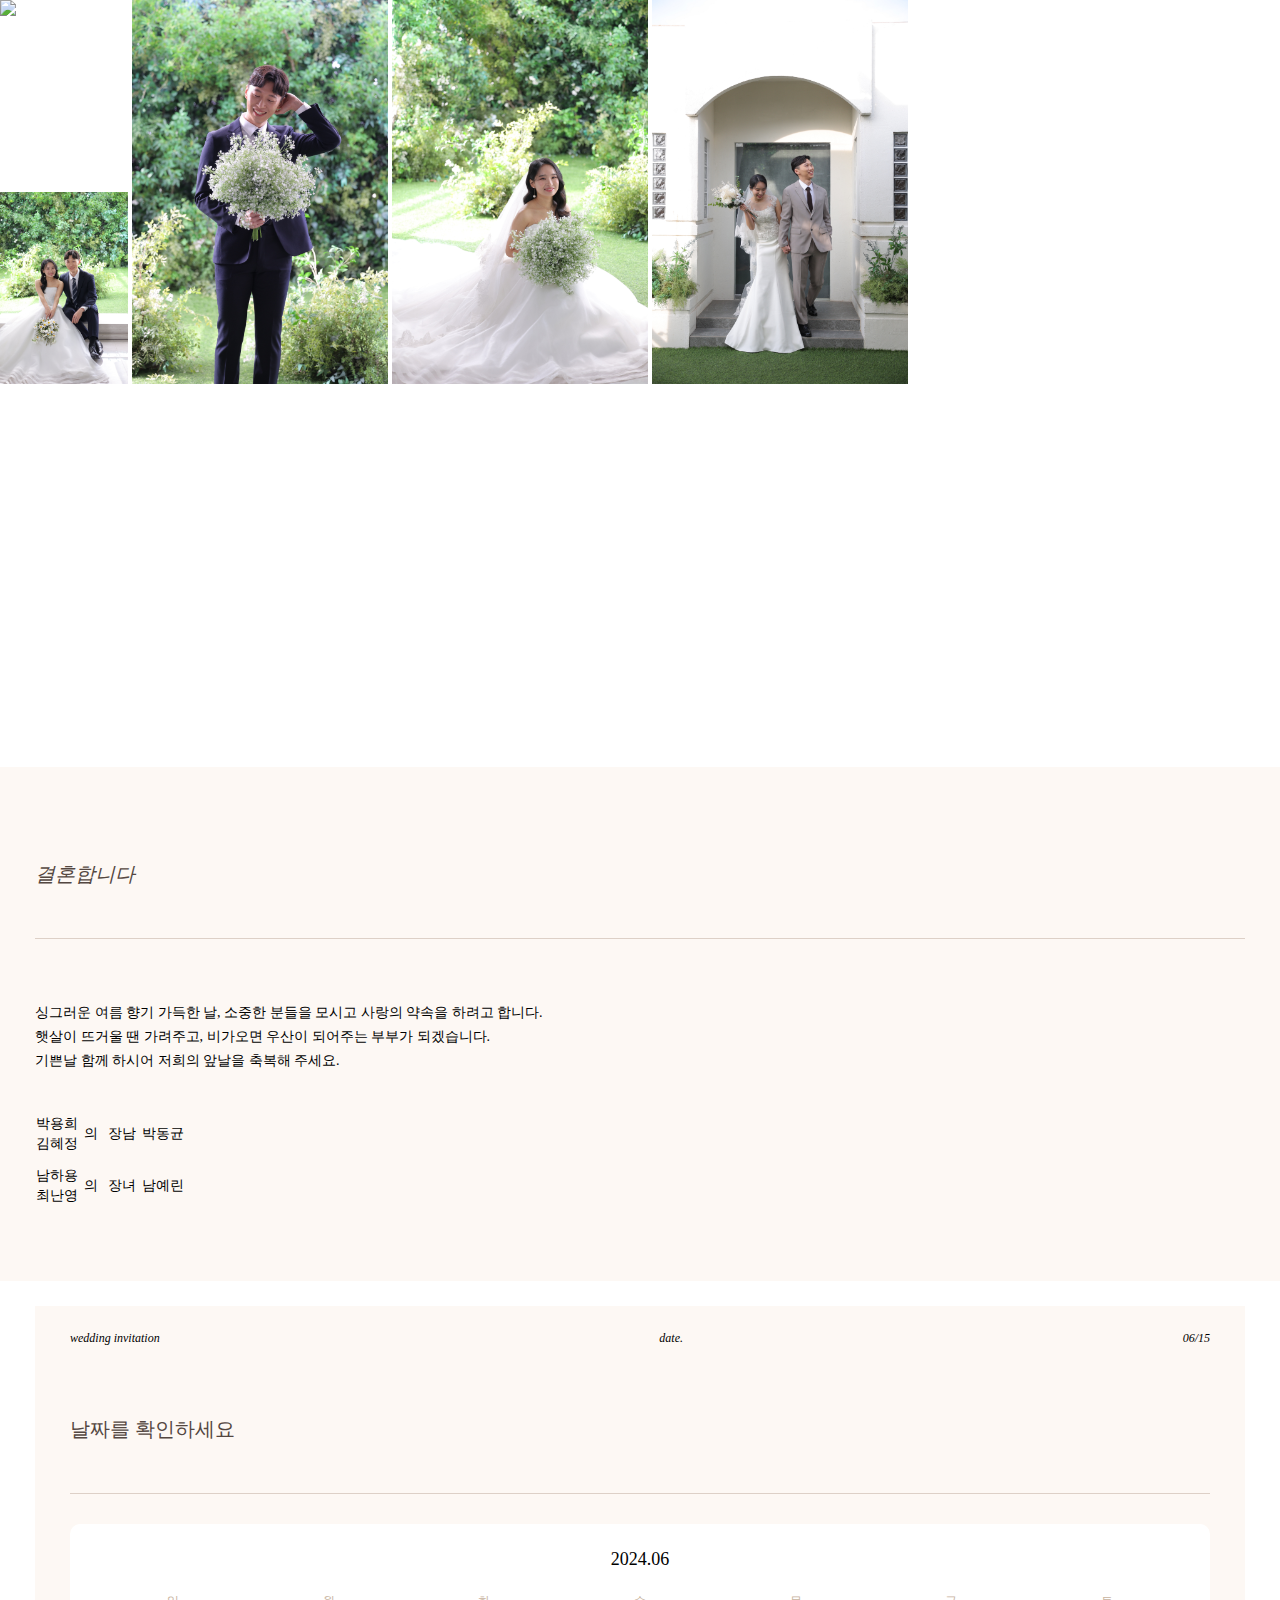
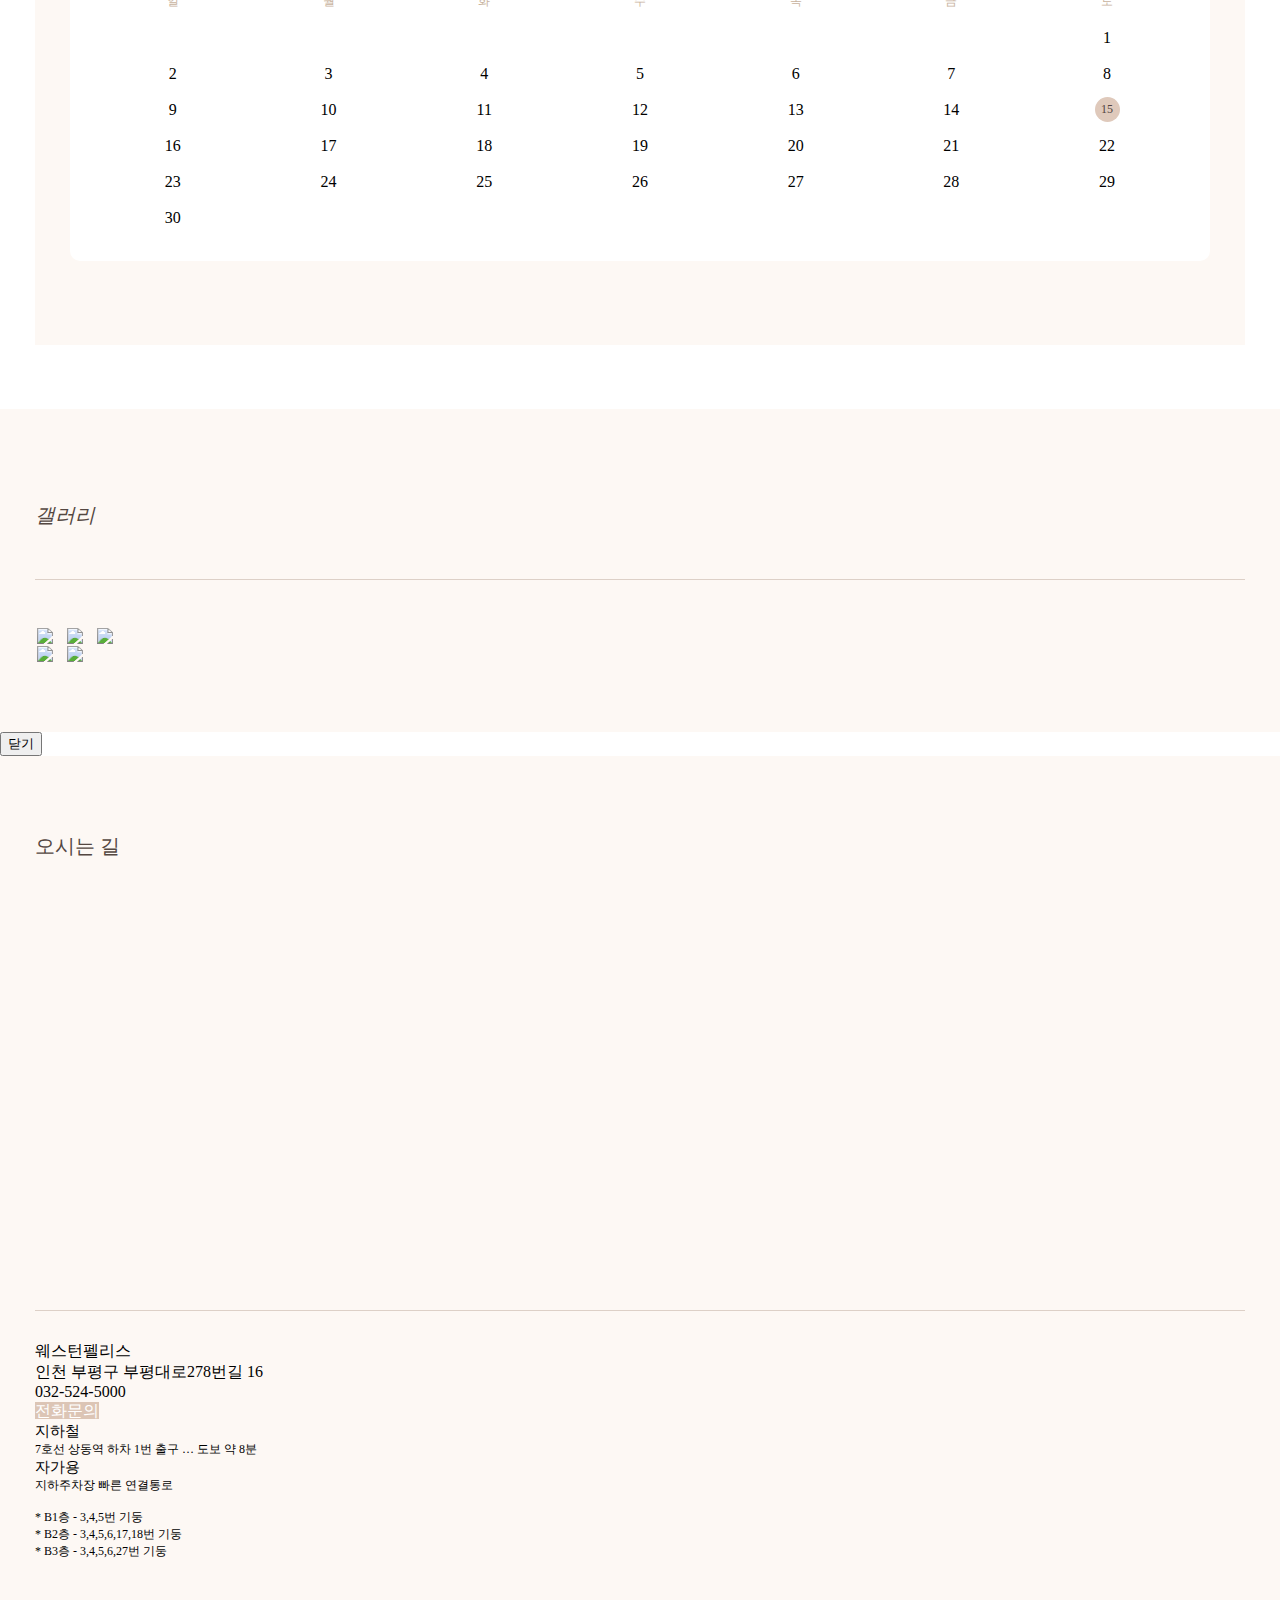
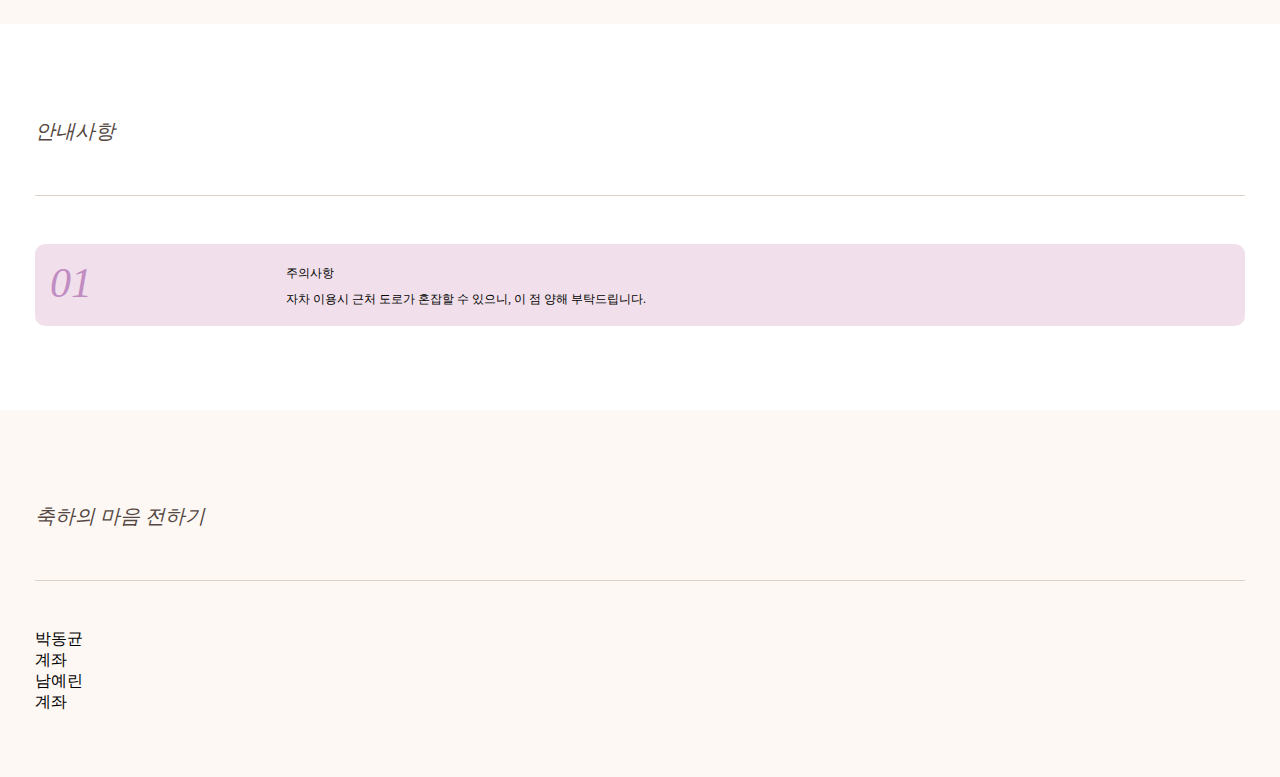
==== index copy.html @ 6c456cdc "ㅁㅇ" ====
<!DOCTYPE html>
<html lang="ko">
<head>
	<meta charset="UTF-8">
	<meta name="viewport" content="width=device-width, initial-scale=1.0">
	<meta property="og:title" content="동균이와예린이결혼합니다."/>
	<meta property="og:description" content="결혼에 함께해주세요."/>
	<meta property="og:image" content="https://raw.githubusercontent.com/firsthandcraft/DongKyunYeRinWedding/main/img/mainImg.JPG"/>
	<link rel="stylesheet" href="./css/reset.css">
	<link rel="stylesheet" href="./css/media.css">
	<link rel="stylesheet" href="./css/main.css">
	<title>sojagicard</title>
	<script src="https://ajax.googleapis.com/ajax/libs/jquery/3.5.1/jquery.min.js"></script>
	<script src="https://cdn.tailwindcss.com"></script>
	<script src="./js/index.js"></script>
	<script type="text/javascript" src="//dapi.kakao.com/v2/maps/sdk.js?appkey=56609facc2efcd410401f8b26604557c
	"></script>

</head>
<script>
	var page_name = 'home'
	var mcard_ver = '4';
	var mcard_root = '';
	var skin_ver = '3';
	var wrapper_width = 0
	var wrapper_left_margin = 0
	var skin_margin_dir = '2';
	var m_name = '박동균';
	var g_name = '남예린';
	var wday = '2024-06-15 11:00:00';
	var skin_info = '151';
	var venue_name = '소풍컨벤션웨딩';
	var venue_floor = '7층 라온제나홀';
	var wposition = '소풍컨벤션웨딩';
	var map_lat = '37.50360463664355';
	var map_lng = '126.75669879243438';
	var map_addr = '경기 부천시 원미구 상동 539-1';
	var map_road = '경기 부천시 원미구 송내대로 239';
	var map_tel = '032-624-7777';
	var map_file_name = '';
	var map_use_online = '1';
	var own_hash = '1706432969';
	
</script>
<body>
	<!-- 메인이미지 -->
	<div id="scene_wrapper">
		<div id="scene_slider">
		  <img class="scene_photo" src="img/main1.JPG" width="10%" />
		  <img class="scene_photo" src="img/main2.JPG" width="20%" />
		  <img class="scene_photo" src="img/main3.JPG" width="20%" />
		  <img class="scene_photo" src="img/main4.JPG" width="20%" />
		</div>
		<img id="skin_info" src="https://raw.githubusercontent.com/firsthandcraft/DongKyunYeRinWedding/main/img/skin_info.png"width="100%"  />
	</div>
	<script src="https://img.bojagicard.com/jquery/sudoSlider/jquery.sudoSlider.min.js"></script>
	<!-- 설명글귀 -->
	<div class="section" id="insa_section">
		<div class="section_header">
			<h2 class="section_title">결혼합니다</h2>
		</div>
		<article>
			<p class="insa_text">
				싱그러운 여름 향기 가득한 날, 소중한 분들을 모시고 사랑의 약속을 하려고 합니다. <br>
				햇살이 뜨거울 땐 가려주고, 비가오면 우산이 되어주는 부부가 되겠습니다. <br>
				기쁜날 함께 하시어 저희의 앞날을 축복해 주세요.
			</p>
		</article>
		<table id="insa_family_tbl">
			<tr class="insa_name_row">
			  <td class="insa_parent_block">
				<div class="parent_name">박용희</div>
				<div class="parent_name">김혜정</div>
			  </td>
			  <td class="insa_rel_block">
				의            </td>
			  <td class="insa_ord_block" align="center">
				<span>장남</span>
			  </td>
			  <td class="insa_self_block">
				<span>박</span><span>동균</span>
			  </td>
			</tr>
			<tr class="insa_name_row">
			  <td class="insa_parent_block">
				<div class="parent_name">남하용</div>
				<div class="parent_name">최난영</div>
			  </td>
			  <td class="insa_rel_block">
				의            </td>
			  <td class="insa_ord_block" align="center">
				<span>장녀</span>
			  </td>
			  <td class="insa_self_block">
				<span>남</span><span>예린</span>
			  </td>
			</tr>
		  </table>
	
	</div>
	<!-- 날짜 -->
	<div class="section">
	<div class="section calendar_section" id="calendar_row" data-section="calendar">
		<div class="section_header">
			<div class="section_header_day day_title_wedding_invit"> wedding invitation </div>
			<div class="section_header_day day_title_date"> date. </div>
			<div class="section_header_day day_title_num"> 06/15</div>
		</div>
		<div class="section_body_radius">
			<div class="calendar_wrapper" >
				<ul class="calendar_title section_title">
					<li class="section_title_img">
						<!--background img 이용 -->
					</li>        
					<li>
					날짜<span class="calendar_title_hide">를 확인하세요</span>
					</li>
				</ul>
				<div id="calendar">
					<div class="calendar_inner">
						<div class="calendar_ym">2024.06 </div>
						<table class='calendar'>
							<!-- <caption>June 2024</caption> -->
							<tr><th class='header'>일</th><th class='header'>월</th><th class='header'>화</th><th class='header'>수</th><th class='header'>목</th><th class='header'>금</th><th class='header'>토</th></tr>
							<tr><td colspan='6'>&nbsp;</td>
								<td class='day' rel='2024-06-01'><span>1</span></td>
							</tr>
							<tr>
								<td class='day' rel='2024-06-02'><span>2</span></td>
								<td class='day' rel='2024-06-03'><span>3</span></td>
								<td class='day' rel='2024-06-04'><span>4</span></td>
								<td class='day' rel='2024-06-05'><span>5</span></td>
								<td class='day' rel='2024-06-06'><span>6</span></td>
								<td class='day' rel='2024-06-07'><span>7</span></td>
								<td class='day' rel='2024-06-08'><span>8</span></td>
							</tr>
							<tr>
								<td class='day' rel='2024-06-09'><span>9</span></td>
								<td class='day' rel='2024-06-10'><span>10</span></td>
								<td class='day' rel='2024-06-11'><span>11</span></td>
								<td class='day' rel='2024-06-12'><span>12</span></td>
								<td class='day' rel='2024-06-13'><span>13</span></td>
								<td class='day' rel='2024-06-14'><span>14</span></td>
								<td class='day dday' rel='2024-06-15'><span>15</span></td>
							</tr>
							<tr>
								<td class='day' rel='2024-06-16'><span>16</span></td>
								<td class='day' rel='2024-06-17'><span>17</span></td>
								<td class='day' rel='2024-06-18'><span>18</span></td>
								<td class='day' rel='2024-06-19'><span>19</span></td>
								<td class='day' rel='2024-06-20'><span>20</span></td>
								<td class='day' rel='2024-06-21'><span>21</span></td>
								<td class='day' rel='2024-06-22'><span>22</span></td>
								
							</tr>
							<tr>
								<td class='day' rel='2024-06-23'><span>23</span></td>
								<td class='day' rel='2024-06-24'><span>24</span></td>
								<td class='day' rel='2024-06-25'><span>25</span></td>
								<td class='day' rel='2024-06-26'><span>26</span></td>
								<td class='day' rel='2024-06-27'><span>27</span></td>
								<td class='day' rel='2024-06-28'><span>28</span></td>
								<td class='day' rel='2024-06-29'><span>29</span></td>
								
							</tr>
							<tr>
								<td class='day' rel='2024-06-30'><span>30</span></td>
								<td colspan='6'>&nbsp;</td>
							</tr>
						</table>            
					</div>
				</div>
			</div>
		</div>
	</div>
	</div>
	<!-- 갤러리 -->
	<div class="section">
		<div class="section_header">
			<h2 class="section_title">갤러리</h2>
		</div>
		<div id="photo_list_wrapper">
			<div class="photo_wrapper" >
				<img class="photo_image" src="https://mcard3.bojagicard.com/thm/?w=400&h=400&zc=t&q=90&src=/ecard/photo/j/jgm3353/4f3869f91199599b091a1a8774233d06.jpg" data-photo_no="1" data-photo_idx="3960470" data-fnm="4f3869f91199599b091a1a8774233d06.jpg" onclick="photo_view(this)" />
			</div>
			<div class="photo_wrapper" >
				<img class="photo_image" src="https://mcard3.bojagicard.com/thm/?w=400&h=400&zc=t&q=90&src=/ecard/photo/j/jgm3353/4f3869f91199599b091a1a8774233d06.jpg" data-photo_no="1" data-photo_idx="3960470" data-fnm="4f3869f91199599b091a1a8774233d06.jpg" onclick="photo_view(this)" />
			</div>
			<div class="photo_wrapper" >
				<img class="photo_image" src="https://mcard3.bojagicard.com/thm/?w=400&h=400&zc=t&q=90&src=/ecard/photo/j/jgm3353/4f3869f91199599b091a1a8774233d06.jpg" data-photo_no="1" data-photo_idx="3960470" data-fnm="4f3869f91199599b091a1a8774233d06.jpg" onclick="photo_view(this)" />
			</div>
			<div class="photo_wrapper" >
				<img class="photo_image" src="https://mcard3.bojagicard.com/thm/?w=400&h=400&zc=t&q=90&src=/ecard/photo/j/jgm3353/4f3869f91199599b091a1a8774233d06.jpg" data-photo_no="1" data-photo_idx="3960470" data-fnm="4f3869f91199599b091a1a8774233d06.jpg" onclick="photo_view(this)" />
			</div>
			<div class="photo_wrapper" >
				<img class="photo_image" src="https://mcard3.bojagicard.com/thm/?w=400&h=400&zc=t&q=90&src=/ecard/photo/j/jgm3353/4f3869f91199599b091a1a8774233d06.jpg" data-photo_no="1" data-photo_idx="3960470" data-fnm="4f3869f91199599b091a1a8774233d06.jpg" onclick="photo_view(this)" />
			</div>
		</div>
	</div>
	<!-- 모달 -->
	<div id="modal" class="hidden fixed z-10 inset-0 overflow-y-auto">
    <div class="flex items-center justify-center min-h-screen pt-4 px-4 pb-20 text-center sm:block sm:p-0">
        <div class="fixed inset-0 transition-opacity" aria-hidden="true">
            <div class="absolute inset-0 bg-gray-500 opacity-75"></div>
        </div>
        <!-- 모달 콘텐츠 -->
        <div class="modal-content inline-block align-bottom bg-white rounded-lg text-left overflow-hidden shadow-xl transform transition-all sm:my-8 sm:align-middle sm:max-w-lg sm:w-full">
            <!-- 모달 내용 -->
            <div class="modal-body">
                <!-- 여기에 모달 내용을 넣습니다. -->
            </div>
            <!-- 모달 하단 -->
            <div class="modal-footer bg-gray-100 px-4 py-3 sm:px-6 sm:flex sm:flex-row-reverse">
                <button id="modal-close" type="button" class="w-full inline-flex justify-center rounded-md border border-transparent shadow-sm px-4 py-2 bg-green-600 text-base font-medium text-white hover:bg-green-700 focus:outline-none focus:ring-2 focus:ring-offset-2 focus:ring-indigo-500 sm:ml-3 sm:w-auto sm:text-sm">
                    닫기
                </button>
            </div>
        </div>
    </div>
</div>
	<!-- 오시는길 -->
	<div class="section" id="map_section" data-section="map">
			<ul class="map_title section_title">
				<li class="section_title_img">

				</li>
				<li>오시는 길
					<div id="map" style="height:400px;"></div>
				</li>
			  </ul>
		
			  <div class="map_address">
				<div>웨스턴펠리스</div>
				<div>인천 부평구 부평대로278번길 16</div>
				<div class="mat_tel_btn">032-524-5000</div>
				<a href="tel:032-524-5000">
				  <span class="tel_ask_btn">전화문의 </span>
				</a>
			  </div>
			  <div id="map_text">
				<div class="map_text_row">
					<div style="font-size:15px;"> 지하철</div>
					<div style="font-size:12px;">7호선 상동역 하차 1번 출구 … 도보 약 8분</div>
				</div>
				<div class="map_text_row">
					<div style="font-size:15px;"> 자가용</div>
					<div style="font-size:12px;"> 지하주차장 빠른 연결통로<br /><br />
						* B1층 - 3&#44;4&#44;5번 기둥<br />
						* B2층 - 3&#44;4&#44;5&#44;6&#44;17&#44;18번 기둥<br />
						* B3층 - 3&#44;4&#44;5&#44;6&#44;27번 기둥 
					</div>
				</div>
			  </div>

	</div>
	<!-- 안내사항 -->
	<div class="section">
		<div class="section_header">
			<h2 class="section_title">안내사항</h2>
		</div>
		<div class="section_wrapper"> 
			<div class="notice_row_wrapper">
				<div class="notice_row">                
					<div class="notice_row_no">01</div>
					<div class="notice_txt_wrapper">
						<div class="notice_row_txt_title">주의사항</div>
						<div class="notice_row_txt">
							자차 이용시 근처 도로가 혼잡할 수 있으니&#44; 이 점 양해 부탁드립니다.                        
						</div>
					</div>                
			  </div>
			</div>
		</div>
	</div>
	</div>
	<!-- 축하마음전하기 -->
	<div class="section"> 
		<div class="section_header">
			<h2 class="section_title">축하의 마음 전하기</h2>
		</div>
		<div class="bank_family_group_block bank_family_group_block_a family_group_tbl"
    data-type="a" data-side="a"
>
   
        
        <ul class="family_members family_member_a family_member_a1" data-side="a">
            <li class="name_block name_a1">박동균</li>
            <li class="bank_txt_view_btn"
                data-family_group_type="a"
                data-bank_name="카카오뱅크"
                data-bank_num="3333114162673"
            >
                <span>계좌</span>
            </li>
        </ul>
    
        
        <ul class="family_members family_member_a family_member_a2" data-side="a">
            <li class="name_block name_a2">남예린</li>
            <li class="bank_txt_view_btn"
                data-family_group_type="a"
                data-bank_name="신한은행"
                data-bank_num="110226697284"
            >
                <span>계좌</span>
            </li>
        </ul>
    
        
       
    
        

</div>
	</div>
</body>
<script>
	
	  // 모달
    // 모달 열기 함수
function openModal() {
	document.getElementById('modal').classList.remove('hidden');
	document.body.classList.add('overflow-hidden');
}

// 모달 닫기 함수
function closeModal() {
	document.getElementById('modal').classList.add('hidden');
	document.body.classList.remove('overflow-hidden');
}

// 모달 닫기 버튼에 이벤트 리스너 추가
document.getElementById('modal-close').addEventListener('click', closeModal);

// 이미지를 클릭했을 때 모달 열기
function photo_view(element) {
	openModal();
	// 모달 내용 설정 예시: 이미지
	var modalBody = document.querySelector('.modal-body');
	modalBody.innerHTML = '<img src="' + element.src + '" alt="사진">';
}
</script>
</html>
---- css/main.css ----
@font-face {
  font-family: 'SeoulHangangM';
  src: url('https://cdn.jsdelivr.net/gh/projectnoonnu/noonfonts_two@1.0/SeoulHangangM.woff') format('woff');
  font-weight: normal;
  font-style: normal;
}
 @font-face {
  font-family: 'SeoulHangangL';
  src: url('https://cdn.jsdelivr.net/gh/projectnoonnu/noonfonts_two@1.0/SeoulHangangM.woff') format('woff');
  font-weight: bold;
  font-style: normal;
}
#scene_wrapper {
    line-height: 0;
    position: relative;
    min-height: 767px;
  }
  #scene_slider {
    position: absolute;
    width: 100%;
    z-index: -1;
    /* top: 244px; */
  }
  #skin_info {
    position: absolute;
    top: 0px;
    left: 0px;
    width: 100%;
    z-index: 2;
  }
  .section:nth-child(odd) {
    background-color: #fdf8f4;
}
.section_header {
  font-size: 12px;
}
.section_title {
  font-size: 20px;
      border-bottom: 1px solid #ddd0c7;
      color: #544741;
      font-family: 'SeoulHangangL';
}
.insa_text {
  line-height: 24px;
  margin-bottom: 30px;
  font-family: 'SeoulHangangM';
}
#insa_family_tbl {
  border-spacing: 0 10px;
  
}

.insa_rel_block, .insa_ord_block,#insa_family_tbl td span, #insa_family_tbl td div{
  font-family: 'SeoulHangangM';
}
.insa_parent_block div {
  line-height: 20px;
}
.insa_rel_block, .insa_ord_block {
  padding-left: 5px;
  padding-right: 5px;
}
.calendar_ym {
    font-size: 18px;
    font-weight: 400;
    margin-bottom: 14px;
    text-align: center;
    font-family: 'SeoulHangangM';
}
.calendar th, .calendar td {
  height: 36px;
  font-family: 'Spoqa Han Sans';
  font-weight: 300;
  text-align: center;
  word-break: break-all;
}
.calendar .dday > span {
  display: inline-block;
  width: 25px;
  height: 25px;
  background-color: #dfc9bb;
  border-radius: 100%;
  color: #524441;
  text-align: center;
  line-height: 25px;
  font-size: 12px;
}
.calendar .dday > span {
  background-color: #dfc9bb;
  color: #524441;
}
.tel_ask_btn {
  background-color: #dcc5b5;
  background-image: url(./img/icon_contact_white_tel.png);
  background-position: 12px center;
  background-repeat: no-repeat;
  background-size: auto 15px;
  color: #ffffff;
}
#photo_list_wrapper {
  overflow: hidden;
  display: inline-block;
  margin: auto;
  padding-left: 2px;
}
.photo_wrapper {
  width: 33.33%;
  position: relative;
}
.photo_wrapper {
  box-sizing: border-box;
  -moz-box-sizing: border-box;
  -webkit-box-sizing: border-box;
  float: left;
  display: inline;
  position: relative;
  line-height: 0px;
  padding-right: 2px;
  margin-bottom: 2px;
}
/* 갤러리모달 */
#photo_view {
  /* !! Do not set display none here !! */
  background-color: white;  /* background-color: #b5b7ba; */
  padding-bottom: 170px;  /* reply_add_wrapper height is 140px */
}
#photo_view_top {
  background-color: #262b3e;
  height: 45px;
  vertical-align: middle;
  position: relative;
}
#photo_view_title {
  color: #999999;
  font-size: 14px;
  font-weight: 400;
  height: 45px;
  line-height: 48px;
  padding-left: 18px;
}

#photo_view_top_dummy {
  height: 45px;
  display: none;
}

#photo_view_close_button {
  cursor: pointer;
  height: 45px;
  width: auto;
  position: absolute; right: 0; top: 0;
}
#photo_view_menu_open_button {
  cursor: pointer;
  width: auto;
  height: 100%;
  position: absolute; right: 0; top: 0;
}
.photo_view_img_wrapper {
  position: relative;
}
.photo_view_swipe_guide {
  height: 50px;
  width: auto;
  position: absolute;
  top: 38%;
  z-index: 99;
  display: none;
}




#photo_view_console td {
  line-height: auto;
  font-size: 14px;
}

.swiper-slide {
  box-sizing: border-box; -moz-box-sizing: border-box; -webkit-box-sizing: border-box;
}

.photo_view_mid {
  box-sizing: border-box; -moz-box-sizing: border-box; -webkit-box-sizing: border-box;
  border-bottom: 1px solid #eaeaea;
  height: 55px;
  line-height: 55px;
  position: relative;
}
.photo_view_slide_button {
  height: 19px;
  position: absolute;
  top: 17px;
}

.photo_view_memo {
  font-size: 12px;
  padding-top: 20px;
}
.photo_reply_counter {
  line-height: 100%; padding-left: 7px; padding-right: 15px;
}
/* d안내 */
.notice_row {
  background-color: #f1e0eb;
  border-radius: 10px;
  display: flex;
  align-items: flex-start;
  margin-bottom: 20px;
  padding: 15px;
}
.notice_row_no {
  width: 20%;
  color: #e5d3c5;
  font-size: 42px;
  font-style: italic;
  color: #c08cc2;
}
.notice_txt_wrapper {
  width: 80%;
}
.notice_txt_wrapper div {
  font-size: 12px;
}
.notice_row_txt_title {
  padding-bottom: 3px;
  height: 28px;
  line-height: 28px;
  position: relative;
}
.notice_row_txt {
  font-size: 14px;
  line-height: 24px;
  word-break: break-all;
}
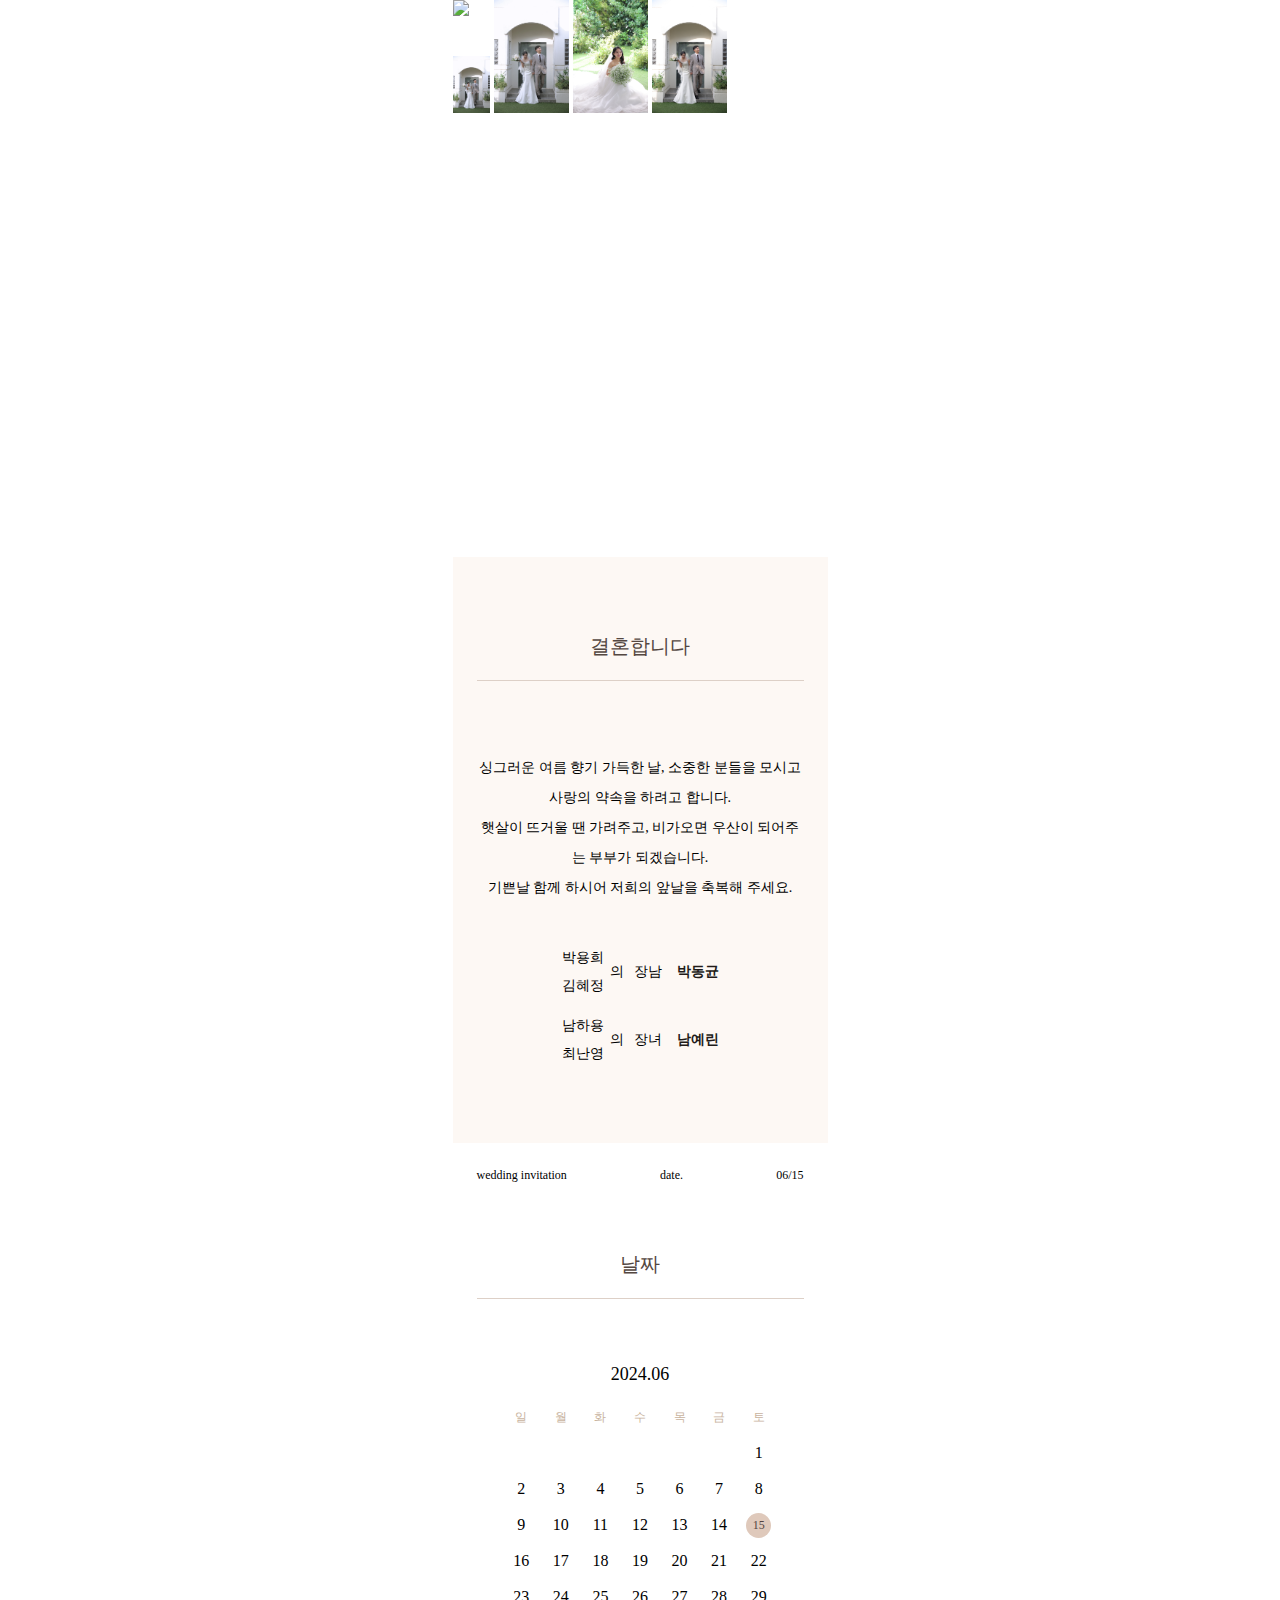
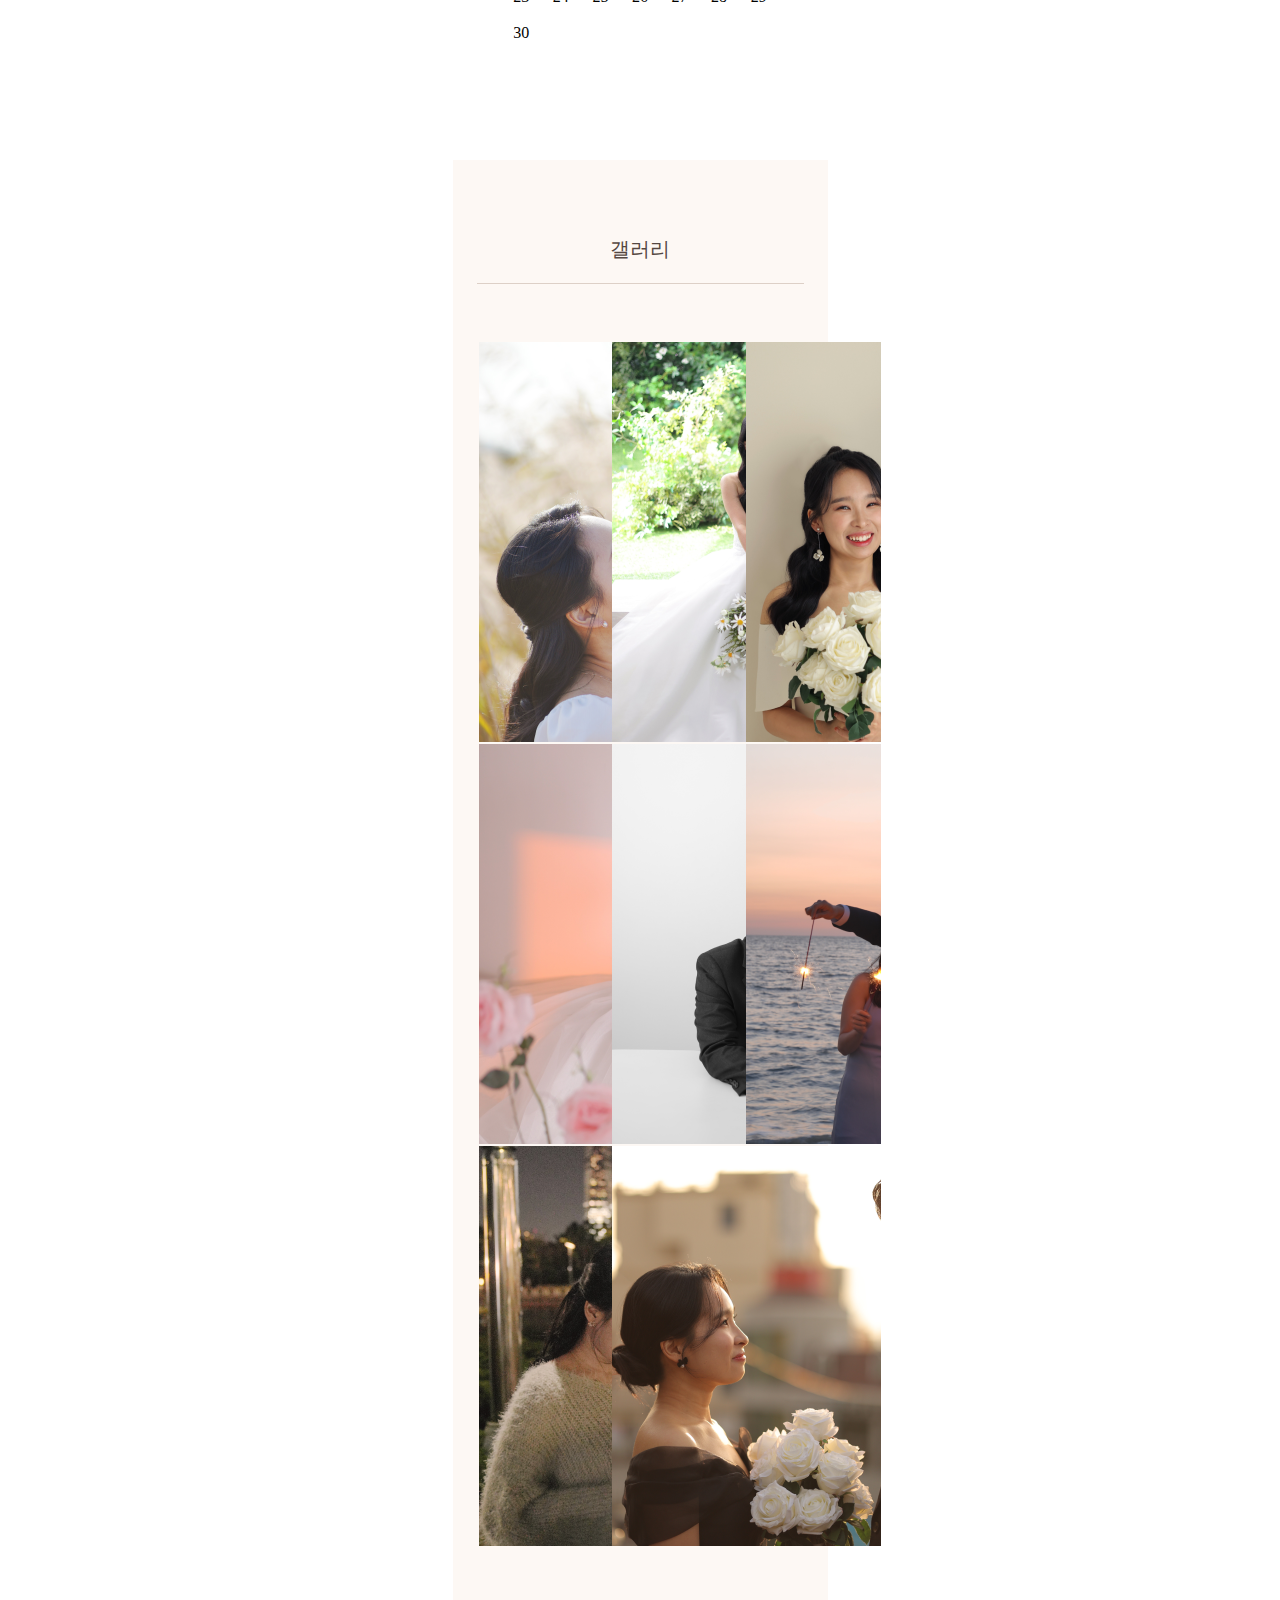
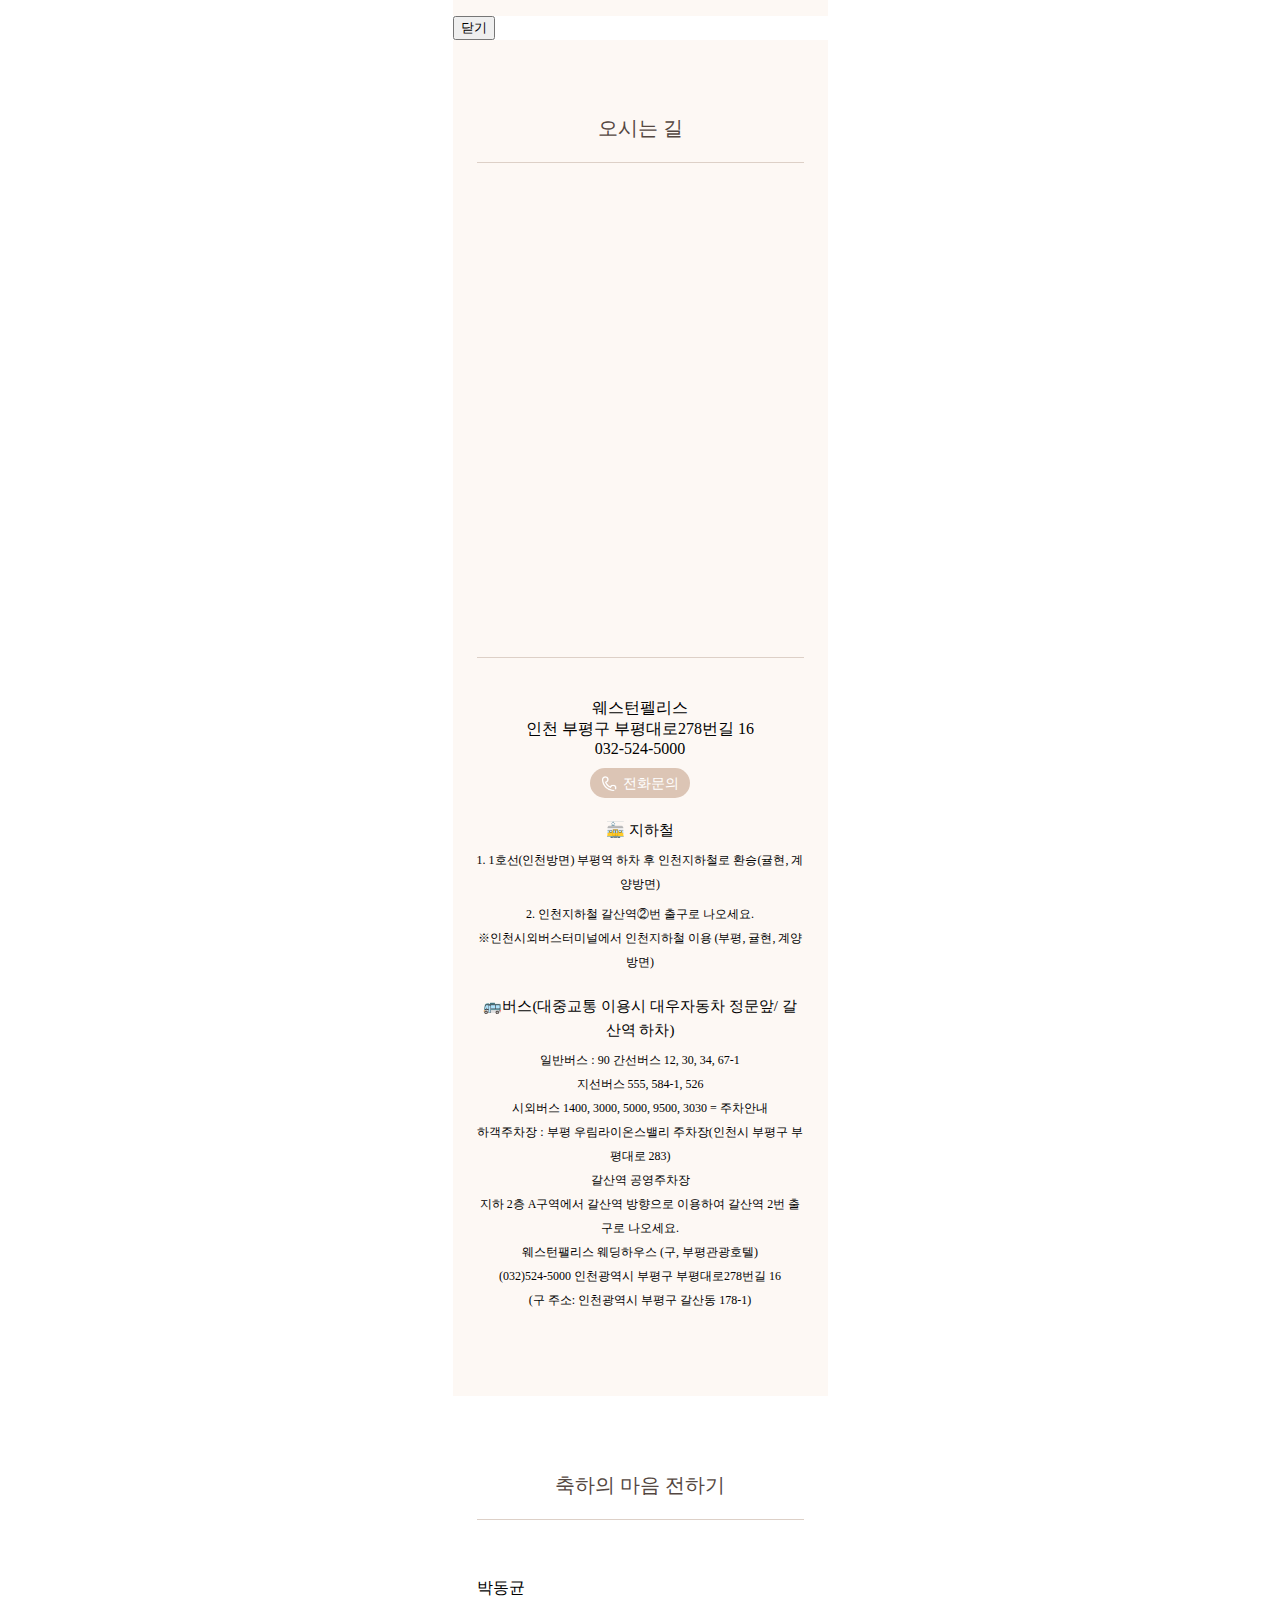
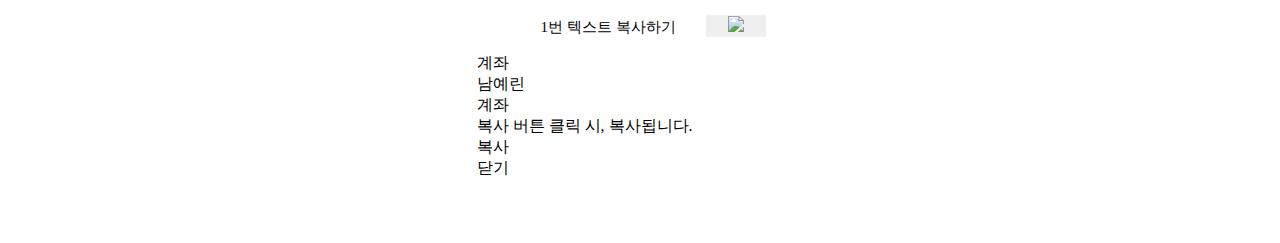
==== commit 06e538df: "dfs" ====
--- a/index copy.html
+++ b/index copy.html
@@ -5,7 +5,7 @@
 	<meta name="viewport" content="width=device-width, initial-scale=1.0">
 	<meta property="og:title" content="동균이와예린이결혼합니다."/>
 	<meta property="og:description" content="결혼에 함께해주세요."/>
-	<meta property="og:image" content="https://raw.githubusercontent.com/firsthandcraft/DongKyunYeRinWedding/main/img/mainImg.JPG"/>
+	<meta property="og:image" content="img/thumbnail.png"/>
 	<link rel="stylesheet" href="./css/reset.css">
 	<link rel="stylesheet" href="./css/media.css">
 	<link rel="stylesheet" href="./css/main.css">
@@ -13,8 +13,7 @@
 	<script src="https://ajax.googleapis.com/ajax/libs/jquery/3.5.1/jquery.min.js"></script>
 	<script src="https://cdn.tailwindcss.com"></script>
 	<script src="./js/index.js"></script>
-	<script type="text/javascript" src="//dapi.kakao.com/v2/maps/sdk.js?appkey=56609facc2efcd410401f8b26604557c
-	"></script>
+	<script type="text/javascript" src="//dapi.kakao.com/v2/maps/sdk.js?appkey=56609facc2efcd410401f8b26604557c"></script>
 
 </head>
 <script>
@@ -40,9 +39,9 @@
 	var map_file_name = '';
 	var map_use_online = '1';
 	var own_hash = '1706432969';
-	
 </script>
-<body>
+<body> 
+	<div id="wrapper">
 	<!-- 메인이미지 -->
 	<div id="scene_wrapper">
 		<div id="scene_slider">
@@ -100,7 +99,7 @@
 	</div>
 	<!-- 날짜 -->
 	<div class="section">
-	<div class="section calendar_section" id="calendar_row" data-section="calendar">
+	<div class=" calendar_section" id="calendar_row" data-section="calendar">
 		<div class="section_header">
 			<div class="section_header_day day_title_wedding_invit"> wedding invitation </div>
 			<div class="section_header_day day_title_date"> date. </div>
@@ -108,14 +107,7 @@
 		</div>
 		<div class="section_body_radius">
 			<div class="calendar_wrapper" >
-				<ul class="calendar_title section_title">
-					<li class="section_title_img">
-						<!--background img 이용 -->
-					</li>        
-					<li>
-					날짜<span class="calendar_title_hide">를 확인하세요</span>
-					</li>
-				</ul>
+				<h2 class="section_title">날짜</h2>
 				<div id="calendar">
 					<div class="calendar_inner">
 						<div class="calendar_ym">2024.06 </div>
@@ -181,19 +173,28 @@
 		</div>
 		<div id="photo_list_wrapper">
 			<div class="photo_wrapper" >
-				<img class="photo_image" src="https://mcard3.bojagicard.com/thm/?w=400&h=400&zc=t&q=90&src=/ecard/photo/j/jgm3353/4f3869f91199599b091a1a8774233d06.jpg" data-photo_no="1" data-photo_idx="3960470" data-fnm="4f3869f91199599b091a1a8774233d06.jpg" onclick="photo_view(this)" />
-			</div>
-			<div class="photo_wrapper" >
-				<img class="photo_image" src="https://mcard3.bojagicard.com/thm/?w=400&h=400&zc=t&q=90&src=/ecard/photo/j/jgm3353/4f3869f91199599b091a1a8774233d06.jpg" data-photo_no="1" data-photo_idx="3960470" data-fnm="4f3869f91199599b091a1a8774233d06.jpg" onclick="photo_view(this)" />
-			</div>
-			<div class="photo_wrapper" >
-				<img class="photo_image" src="https://mcard3.bojagicard.com/thm/?w=400&h=400&zc=t&q=90&src=/ecard/photo/j/jgm3353/4f3869f91199599b091a1a8774233d06.jpg" data-photo_no="1" data-photo_idx="3960470" data-fnm="4f3869f91199599b091a1a8774233d06.jpg" onclick="photo_view(this)" />
-			</div>
-			<div class="photo_wrapper" >
-				<img class="photo_image" src="https://mcard3.bojagicard.com/thm/?w=400&h=400&zc=t&q=90&src=/ecard/photo/j/jgm3353/4f3869f91199599b091a1a8774233d06.jpg" data-photo_no="1" data-photo_idx="3960470" data-fnm="4f3869f91199599b091a1a8774233d06.jpg" onclick="photo_view(this)" />
-			</div>
-			<div class="photo_wrapper" >
-				<img class="photo_image" src="https://mcard3.bojagicard.com/thm/?w=400&h=400&zc=t&q=90&src=/ecard/photo/j/jgm3353/4f3869f91199599b091a1a8774233d06.jpg" data-photo_no="1" data-photo_idx="3960470" data-fnm="4f3869f91199599b091a1a8774233d06.jpg" onclick="photo_view(this)" />
+				<img class="photo_image" src="img/rec01.png" data-photo_no="1" data-photo_idx="3960470" data-fnm="4f3869f91199599b091a1a8774233d06.jpg" onclick="photo_view(this)" />
+			</div>
+			<div class="photo_wrapper" >
+				<img class="photo_image" src="img/rec02.png" data-photo_no="1" data-photo_idx="3960470" data-fnm="4f3869f91199599b091a1a8774233d06.jpg" onclick="photo_view(this)" />
+			</div>
+			<div class="photo_wrapper" >
+				<img class="photo_image" src="img/rec03.png" data-photo_no="1" data-photo_idx="3960470" data-fnm="4f3869f91199599b091a1a8774233d06.jpg" onclick="photo_view(this)" />
+			</div>
+			<div class="photo_wrapper" >
+				<img class="photo_image" src="img/rec04.png" data-photo_no="1" data-photo_idx="3960470" data-fnm="4f3869f91199599b091a1a8774233d06.jpg" onclick="photo_view(this)" />
+			</div>
+			<div class="photo_wrapper" >
+				<img class="photo_image" src="img/rec05.png" data-photo_no="1" data-photo_idx="3960470" data-fnm="4f3869f91199599b091a1a8774233d06.jpg" onclick="photo_view(this)" />
+			</div>
+			<div class="photo_wrapper" >
+				<img class="photo_image" src="img/rec06.png" data-photo_no="1" data-photo_idx="3960470" data-fnm="4f3869f91199599b091a1a8774233d06.jpg" onclick="photo_view(this)" />
+			</div>
+			<div class="photo_wrapper" >
+				<img class="photo_image" src="img/rec07.png" data-photo_no="1" data-photo_idx="3960470" data-fnm="4f3869f91199599b091a1a8774233d06.jpg" onclick="photo_view(this)" />
+			</div>
+			<div class="photo_wrapper" >
+				<img class="photo_image" src="img/rec08.png" data-photo_no="1" data-photo_idx="3960470" data-fnm="4f3869f91199599b091a1a8774233d06.jpg" onclick="photo_view(this)" />
 			</div>
 		</div>
 	</div>
@@ -220,11 +221,12 @@
 </div>
 	<!-- 오시는길 -->
 	<div class="section" id="map_section" data-section="map">
+		<h2 class="section_title">오시는 길</h2>
 			<ul class="map_title section_title">
 				<li class="section_title_img">
 
 				</li>
-				<li>오시는 길
+				<li>
 					<div id="map" style="height:400px;"></div>
 				</li>
 			  </ul>
@@ -234,45 +236,35 @@
 				<div>인천 부평구 부평대로278번길 16</div>
 				<div class="mat_tel_btn">032-524-5000</div>
 				<a href="tel:032-524-5000">
-				  <span class="tel_ask_btn">전화문의 </span>
-				</a>
+					<span class="tel_ask_btn">전화문의 </span>
+				 </a>
 			  </div>
 			  <div id="map_text">
 				<div class="map_text_row">
-					<div style="font-size:15px;"> 지하철</div>
-					<div style="font-size:12px;">7호선 상동역 하차 1번 출구 … 도보 약 8분</div>
+					<div style="font-size:15px;">🚋 지하철</div>
+					<div style="font-size:12px;">1. 1호선(인천방면) 부평역 하차 후 인천지하철로 환승(귤현, 계양방면)</div>
+					<div style="font-size:12px;">2. 인천지하철 갈산역②번 출구로 나오세요.
+					<br/>
+					※인천시외버스터미널에서 인천지하철 이용 (부평, 귤현, 계양방면)
+					</div>
 				</div>
 				<div class="map_text_row">
-					<div style="font-size:15px;"> 자가용</div>
-					<div style="font-size:12px;"> 지하주차장 빠른 연결통로<br /><br />
-						* B1층 - 3&#44;4&#44;5번 기둥<br />
-						* B2층 - 3&#44;4&#44;5&#44;6&#44;17&#44;18번 기둥<br />
-						* B3층 - 3&#44;4&#44;5&#44;6&#44;27번 기둥 
+					<div style="font-size:15px;">🚌버스(대중교통 이용시 대우자동차 정문앞/ 갈산역 하차)</div>
+					<div style="font-size:12px;">일반버스 : 90 간선버스 12, 30, 34, 67-1<br/>
+						지선버스 555, 584-1, 526<br/>
+						시외버스 1400, 3000, 5000, 9500, 3030 = 주차안내<br/>
+						하객주차장 : 부평 우림라이온스밸리 주차장(인천시 부평구 부평대로 283)<br/>
+						갈산역 공영주차장<br/>
+						지하 2층 A구역에서 갈산역 방향으로 이용하여 갈산역 2번 출구로 나오세요.<br/>
+						웨스턴팰리스 웨딩하우스 (구, 부평관광호텔)<br/>
+						(032)524-5000 인천광역시 부평구 부평대로278번길 16<br/>
+						(구 주소: 인천광역시 부평구 갈산동 178-1)
 					</div>
 				</div>
 			  </div>
 
 	</div>
-	<!-- 안내사항 -->
-	<div class="section">
-		<div class="section_header">
-			<h2 class="section_title">안내사항</h2>
-		</div>
-		<div class="section_wrapper"> 
-			<div class="notice_row_wrapper">
-				<div class="notice_row">                
-					<div class="notice_row_no">01</div>
-					<div class="notice_txt_wrapper">
-						<div class="notice_row_txt_title">주의사항</div>
-						<div class="notice_row_txt">
-							자차 이용시 근처 도로가 혼잡할 수 있으니&#44; 이 점 양해 부탁드립니다.                        
-						</div>
-					</div>                
-			  </div>
-			</div>
-		</div>
-	</div>
-	</div>
+
 	<!-- 축하마음전하기 -->
 	<div class="section"> 
 		<div class="section_header">
@@ -287,9 +279,14 @@
             <li class="name_block name_a1">박동균</li>
             <li class="bank_txt_view_btn"
                 data-family_group_type="a"
-                data-bank_name="카카오뱅크"
-                data-bank_num="3333114162673"
+                data-bank_name="신한은행"
+                data-bank_num="110436734334"
             >
+			<p class="box01">
+				<input id="myInput" value="1번 텍스트 복사하기" readonly>
+				<button onclick="copy_to_clipboard()"><img src="https://blog.kakaocdn.net/dn/N1wUc/btqIl7XZtKM/b44qX9Six1vczz2ISWj4LK/img.png" alt="복사하기">
+				</button>
+			</p>
                 <span>계좌</span>
             </li>
         </ul>
@@ -300,18 +297,50 @@
             <li class="bank_txt_view_btn"
                 data-family_group_type="a"
                 data-bank_name="신한은행"
-                data-bank_num="110226697284"
+                data-bank_num="110436734334"
             >
                 <span>계좌</span>
             </li>
         </ul>
     
+<!-- 계좌 팝업 -->
+<div id="bank_popup" class="mask_over">
+
+    <div id="bank_pop_title"></div>
+
+    <div id="bank_pop_notice">
+        복사 버튼 클릭 시, 복사됩니다.
+    </div>
+
+    <div id="bank_pop_txts">
+                
+        <ul class="bank_family_group_block">
+            <li id="bank_pop_txt_unm"></li>
+            <li id="bank_pop_txt_acc"></li>
+        </ul>
+
+    </div>
+
+    <div id="bank_pop_btns" class="mcard_button2_row">
+        <div class="mcard_button2 mcard_button2_on" id="bank_pop_copy_btn">
+            복사
+        </div>
+        <div class="mcard_button2" id="bank_pop_close_btn">
+            닫기
+        </div>
+    </div>
+
+
+</div>        </div>
+
         
        
     
         
 
-</div>
+ </div>
+
+
 	</div>
 </body>
 <script>
@@ -339,5 +368,13 @@
 	var modalBody = document.querySelector('.modal-body');
 	modalBody.innerHTML = '<img src="' + element.src + '" alt="사진">';
 }
+ //복사
+ function copy_to_clipboard() { 
+     var copyText = document.getElementById('myInput');
+     copyText.select();
+     copyText.setSelectionRange(0, 99999);
+     document.execCommand("Copy");
+     alert('복사되었습니다, 감사합니다.');
+    }
 </script>
 </html>
--- a/css/main.css
+++ b/css/main.css
@@ -10,10 +10,11 @@
   font-weight: bold;
   font-style: normal;
 }
+#wrapper{width: 375px;margin: auto;}
 #scene_wrapper {
     line-height: 0;
     position: relative;
-    min-height: 767px;
+    min-height: 557px;
   }
   #scene_slider {
     position: absolute;
@@ -35,19 +36,24 @@
   font-size: 12px;
 }
 .section_title {
-  font-size: 20px;
+  text-align: center;
+      font-size: 20px;
       border-bottom: 1px solid #ddd0c7;
       color: #544741;
       font-family: 'SeoulHangangL';
 }
 .insa_text {
-  line-height: 24px;
+  text-align: center;
+  line-height: 30px;
   margin-bottom: 30px;
   font-family: 'SeoulHangangM';
 }
+.insa_self_block{padding-left: 10px; }
+.insa_self_block span{font-weight: 600;color: #211b18;}
+.parent_name{padding:4px 0;}
 #insa_family_tbl {
   border-spacing: 0 10px;
-  
+  margin: 0 auto;
 }
 
 .insa_rel_block, .insa_ord_block,#insa_family_tbl td span, #insa_family_tbl td div{
@@ -90,12 +96,21 @@
   color: #524441;
 }
 .tel_ask_btn {
+  display: block;
+  height: 30px;
+  width: 100px;
+  font-size: 14px;
+    line-height: 31px;
+border-radius: 30px;
+    margin-top: 10px;
+    padding-left: 33px;
   background-color: #dcc5b5;
-  background-image: url(./img/icon_contact_white_tel.png);
+  background-image: url(../img/white_tel.png);
   background-position: 12px center;
   background-repeat: no-repeat;
   background-size: auto 15px;
   color: #ffffff;
+  
 }
 #photo_list_wrapper {
   overflow: hidden;
@@ -213,7 +228,7 @@
   width: 20%;
   color: #e5d3c5;
   font-size: 42px;
-  font-style: italic;
+  font-style: normal;
   color: #c08cc2;
 }
 .notice_txt_wrapper {
@@ -232,4 +247,50 @@
   font-size: 14px;
   line-height: 24px;
   word-break: break-all;
-}+}
+/* 복사 */
+.box01{
+  text-align: center;
+  }
+  .box01 input{
+  border: none;
+  font-size: 15px;
+  outline: none;
+  text-align: center;
+  }
+  .box01 button{
+  border:none;
+  width:60px;
+  max-width: 100px;
+  vertical-align: bottom;
+  }
+  .box01 button img{
+  width: 100%;
+  }
+/* 가는길 */
+.map_address{  display: flex;flex-direction: column;align-items: center;   }
+.map_address div{ font-family: 'SeoulHangangL'; }
+.wrap {position: absolute;left:119px;bottom:-34px;width:200px;height: 132px;margin-left: -144px;text-align: left;overflow: hidden;font-size: 12px;font-family: 'Malgun Gothic', dotum, '돋움', sans-serif;line-height: 1.5;}
+.wrap * {padding: 0;margin: 0;}
+.wrap .info {width: 286px;height: 120px;border-radius: 5px;border-bottom: 2px solid #ccc;border-right: 1px solid #ccc;overflow: hidden;background: #fff;}
+.wrap .info:nth-child(1) {width: inherit;border: 0;box-shadow: 0px 1px 2px #fdf8f4;}
+.info .title {text-align: center; padding: 5px 10px;height: 30px;background: #fdf8f4;border-bottom: 1px solid #eae5e2;font-size:16px;font-weight: bold;color:#544741;}
+/* .info .close {position: absolute;top:6px;right: 15px;color: #888;width:18px;height:18px;background: url('../img/close.png');} */
+.info .close:hover {cursor: pointer;}
+.info .body {position: relative;overflow: hidden;}
+.info .desc {position: relative;margin:20px;height: 75px;}
+.desc .ellipsis {overflow: hidden;text-overflow: ellipsis;white-space: nowrap;}
+.desc .jibun {font-size: 11px;color: #888;margin-top: -2px;}
+.info .img {position: absolute;top: 6px;left: 5px;width: 73px;height: 71px;border: 1px solid #ddd;color: #888;overflow: hidden;}
+.info:after {content: '';position: absolute;margin-left: -12px;left: 50%;bottom: 0;width: 22px;height: 12px;background: url('https://t1.daumcdn.net/localimg/localimages/07/mapapidoc/vertex_white.png')}
+.info .link {color: #5085BB;}
+#map_text {
+  font-size: 14px;
+  line-height: 24px;
+  margin-top: 20px;
+  text-align: center;
+}
+#map_text div{font-family: 'SeoulHangangL';}
+.map_text_row{margin-bottom:20px;}
+.map_text_row div{margin:6px 0;}
+.map_text_row span{display:block;font-size: 11px;}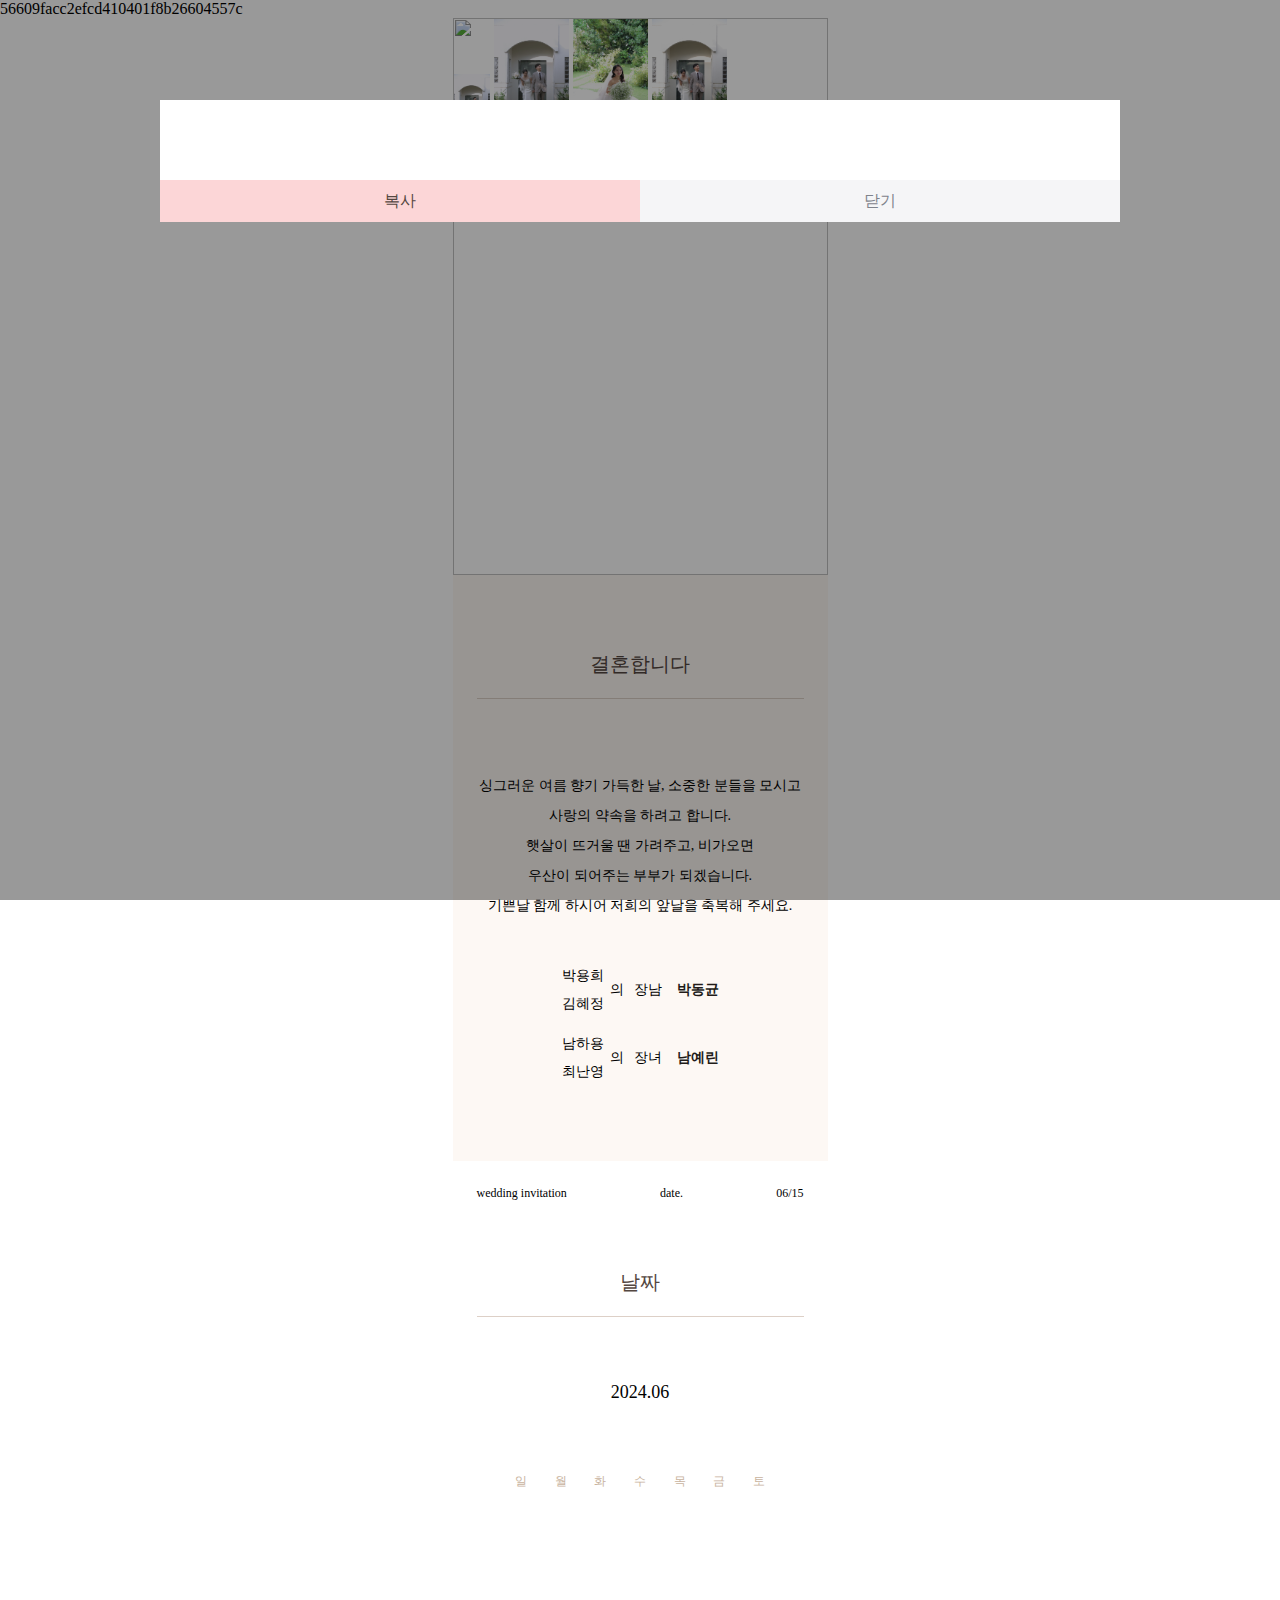
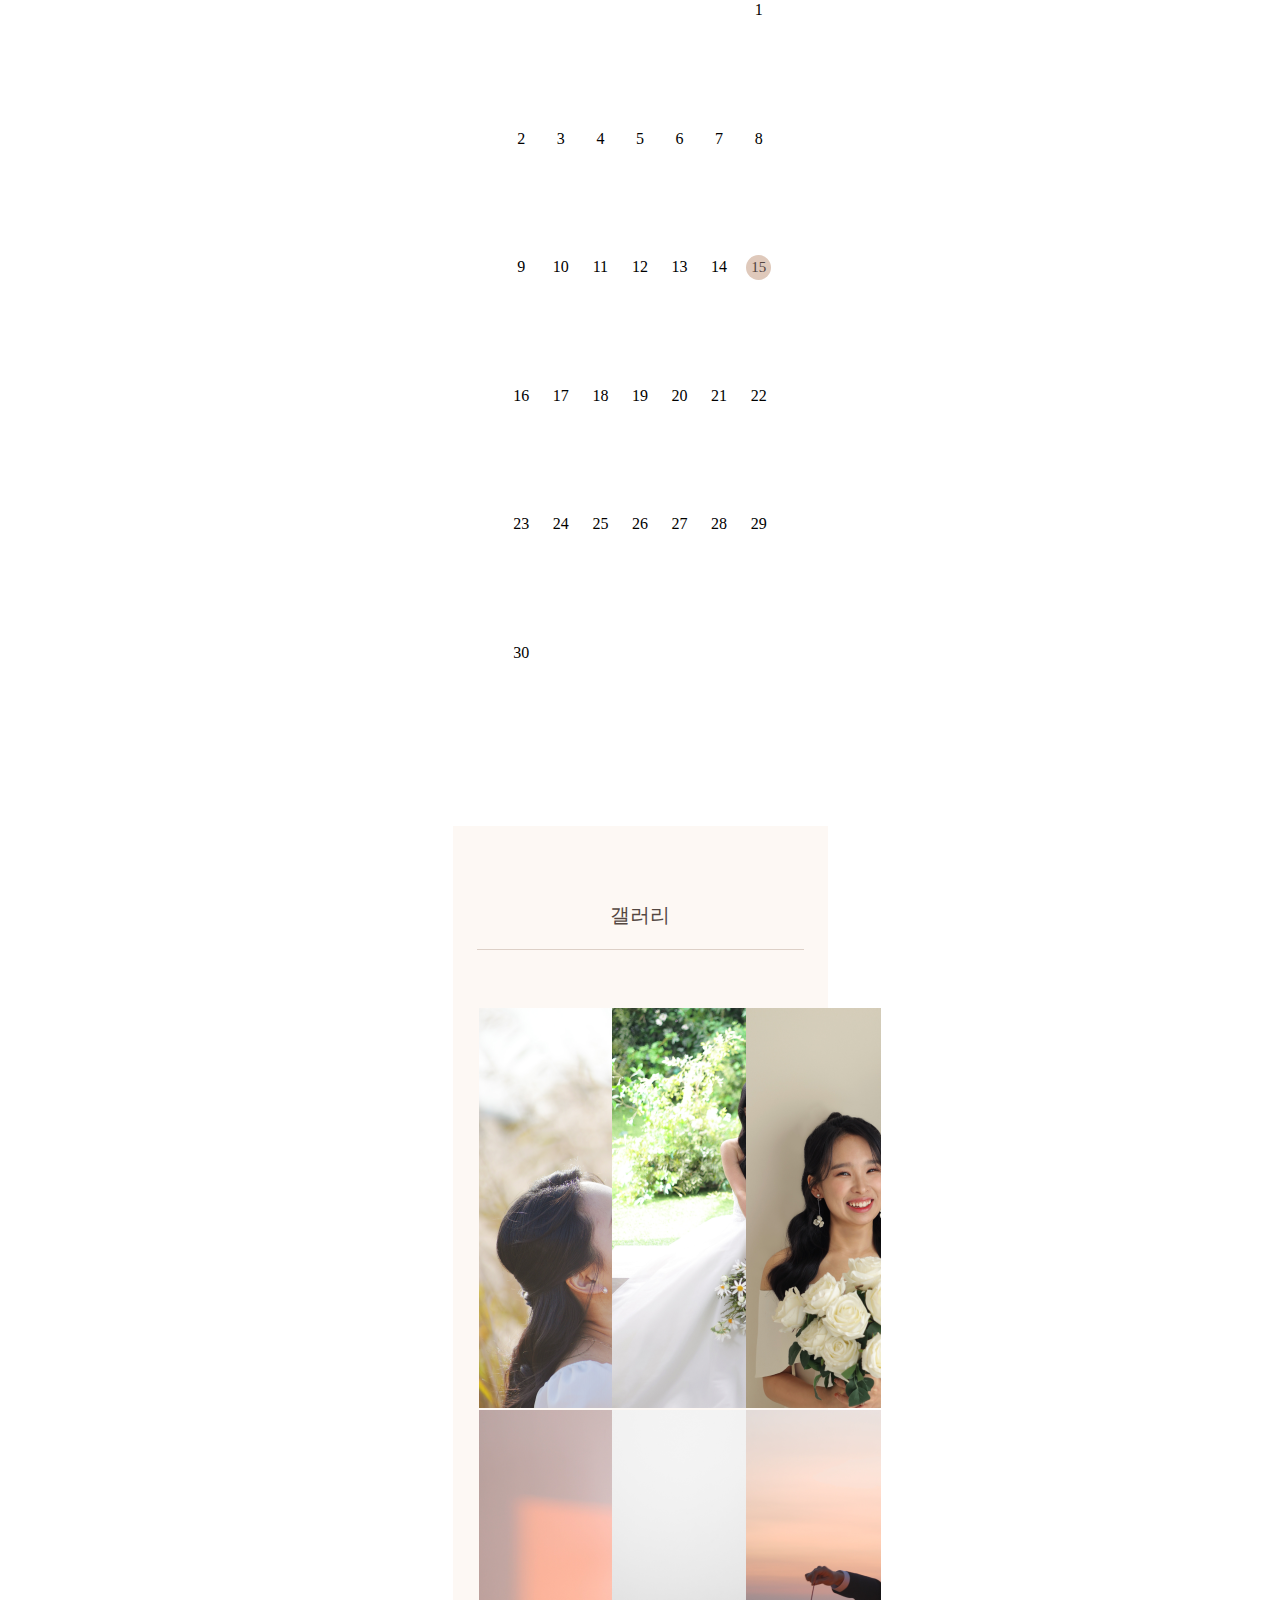
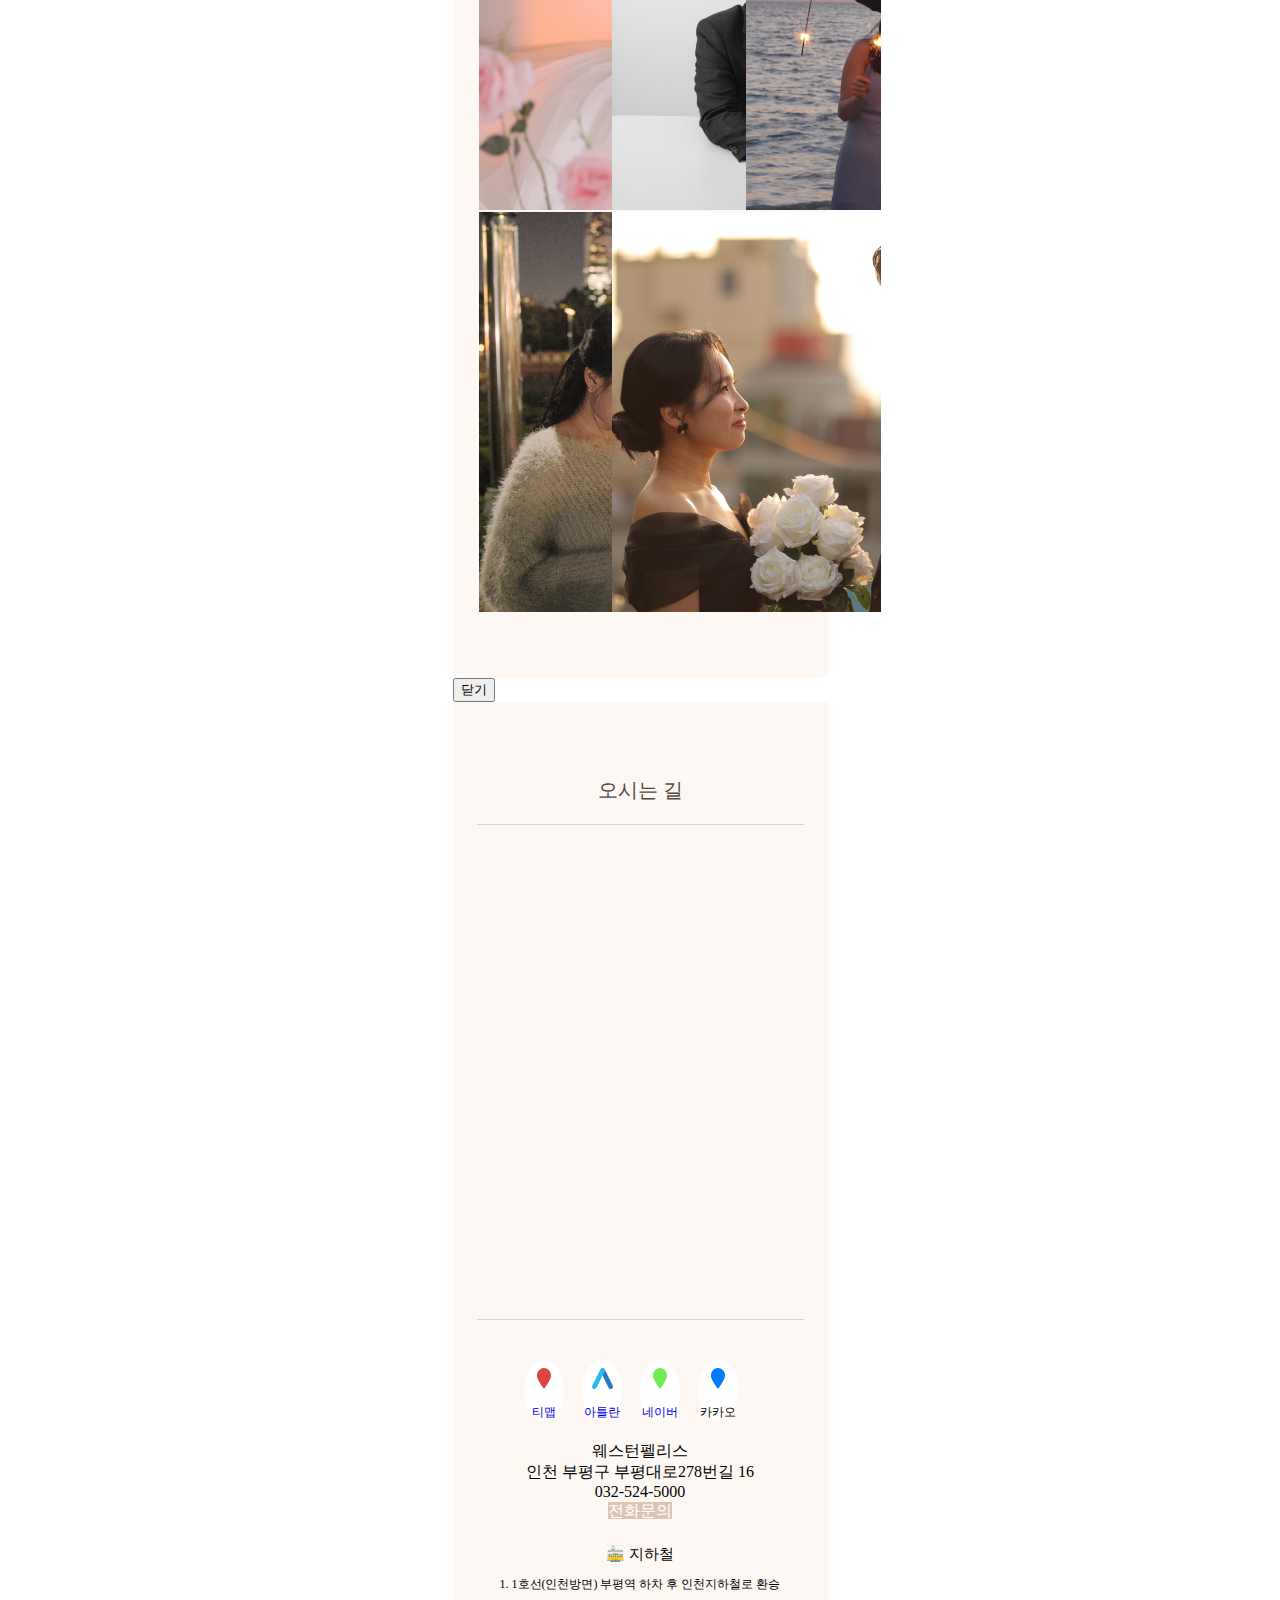
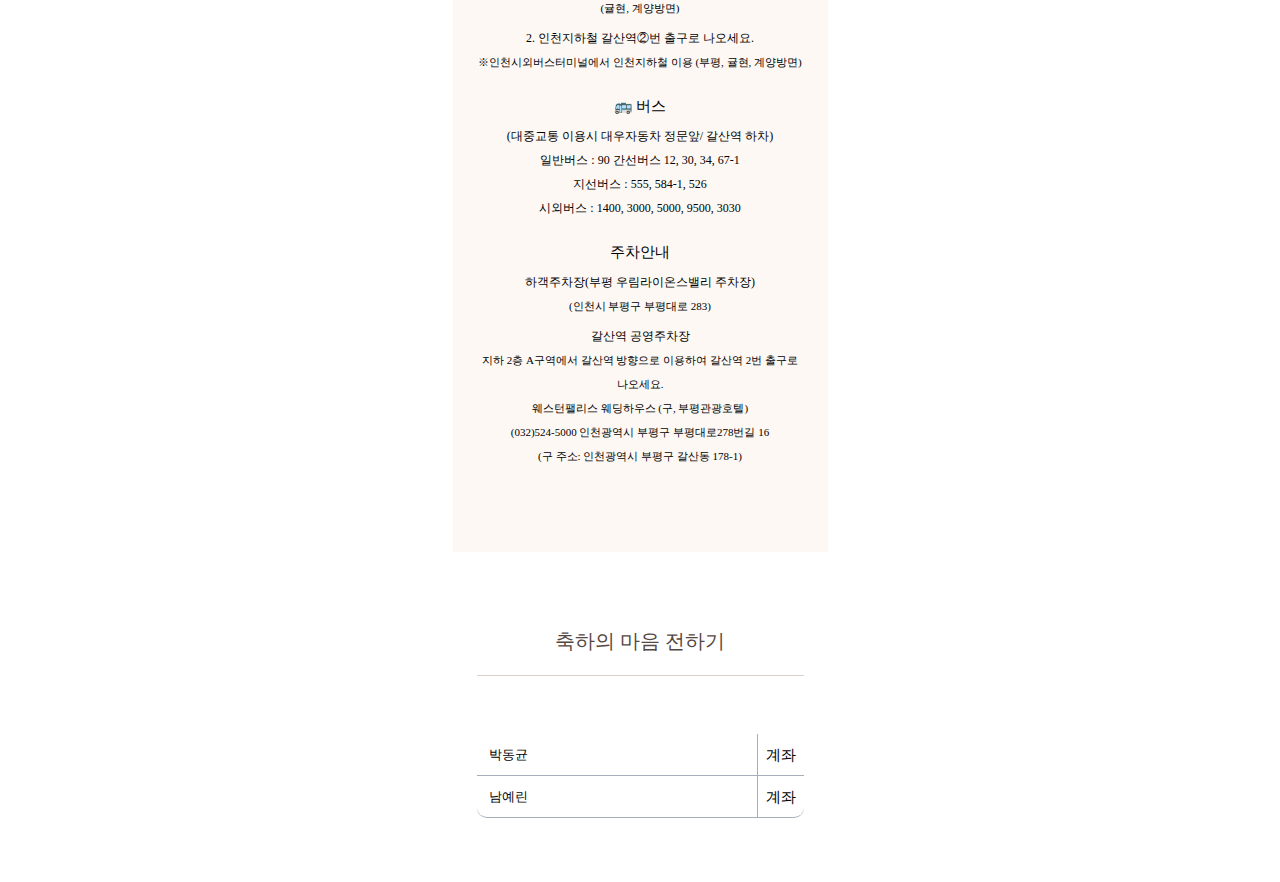
==== commit 5285311f: "fsd" ====
--- a/index copy.html
+++ b/index copy.html
@@ -1,3 +1,4 @@
+56609facc2efcd410401f8b26604557c
 <!DOCTYPE html>
 <html lang="ko">
 <head>
@@ -13,7 +14,7 @@
 	<script src="https://ajax.googleapis.com/ajax/libs/jquery/3.5.1/jquery.min.js"></script>
 	<script src="https://cdn.tailwindcss.com"></script>
 	<script src="./js/index.js"></script>
-	<script type="text/javascript" src="//dapi.kakao.com/v2/maps/sdk.js?appkey=56609facc2efcd410401f8b26604557c"></script>
+	<script type="text/javascript" src="//dapi.kakao.com/v2/maps/sdk.js?appkey=d0e29c54960b51a37a1ccaf01acc124d"></script>
 
 </head>
 <script>
@@ -60,8 +61,8 @@
 		</div>
 		<article>
 			<p class="insa_text">
-				싱그러운 여름 향기 가득한 날, 소중한 분들을 모시고 사랑의 약속을 하려고 합니다. <br>
-				햇살이 뜨거울 땐 가려주고, 비가오면 우산이 되어주는 부부가 되겠습니다. <br>
+				싱그러운 여름 향기 가득한 날, 소중한 분들을 모시고<br> 사랑의 약속을 하려고 합니다. <br>
+				햇살이 뜨거울 땐 가려주고, 비가오면<br> 우산이 되어주는 부부가 되겠습니다. <br>
 				기쁜날 함께 하시어 저희의 앞날을 축복해 주세요.
 			</p>
 		</article>
@@ -218,7 +219,7 @@
             </div>
         </div>
     </div>
-</div>
+	</div>
 	<!-- 오시는길 -->
 	<div class="section" id="map_section" data-section="map">
 		<h2 class="section_title">오시는 길</h2>
@@ -229,119 +230,123 @@
 				<li>
 					<div id="map" style="height:400px;"></div>
 				</li>
-			  </ul>
-		
+			</ul>
+			<div class="map_navi_icon">
+				<div class="map_navi_button">
+					<a target="_blank"
+							onclick='$(".insbox").show();$(".inss").hide();$("#ins_tmap").show();'
+							href="https://apis.openapi.sk.com/tmap/app/routes?appKey=l7xx20401a447f994002b83f0e74e5482a2d&name=%EC%86%8C%ED%92%8D%EC%BB%A8%EB%B2%A4%EC%85%98%EC%9B%A8%EB%94%A9&lon=126.75669879243438&lat=37.50360463664355">
+							<img class="map_navi_button_img" src="/img/map_navi_button-tmap.png" />
+							<br />티맵
+					</a>
+					
+				</div>
+				<div class="map_navi_button">
+						<a target="_blank" onclick="return not_for_pc()" href="http://m.atlan.co.kr/searchPlus/linkAtlan.do?shareType=kakao&coordX=126.75669879243438&coordY=37.50360463664355&title=%EC%86%8C%ED%92%8D%EC%BB%A8%EB%B2%A4%EC%85%98%EC%9B%A8%EB%94%A9&AuthKey=2b1ffc4c97acca5a359282739535a280576c02aa0cc4c89b86afca8e20bdc7e8">
+							<img class="map_navi_button_img" src="/img/map_navi_button-atlan.png" />
+							<br />아틀란
+						</a>
+				</div>
+				<div class="map_navi_button">
+						<a href="javascript://" onclick="windowcopen('//map.naver.com/?menu=location&pinType=place&lat=37.50360463664355&lng=126.75669879243438&title=%EC%86%8C%ED%92%8D%EC%BB%A8%EB%B2%A4%EC%85%98%EC%9B%A8%EB%94%A9','','width=1156,height=720')">
+								<img src="/img/map_navi_button-naver.png" />      
+								<br /> 네이버  
+						</a>
+				</div>
+				<div class="map_navi_button">
+						<a onclick="kakao_navi();$('.insbox').hide();"><img src="/img/map_navi_button-kakao.png" /><br/>카카오</a>
+				</div>
+			</div>	
 			  <div class="map_address">
 				<div>웨스턴펠리스</div>
 				<div>인천 부평구 부평대로278번길 16</div>
 				<div class="mat_tel_btn">032-524-5000</div>
 				<a href="tel:032-524-5000">
-					<span class="tel_ask_btn">전화문의 </span>
-				 </a>
+				  <span class="tel_ask_btn">전화문의 </span>
+				</a>
 			  </div>
 			  <div id="map_text">
 				<div class="map_text_row">
 					<div style="font-size:15px;">🚋 지하철</div>
-					<div style="font-size:12px;">1. 1호선(인천방면) 부평역 하차 후 인천지하철로 환승(귤현, 계양방면)</div>
+					<div style="font-size:12px;">1. 1호선(인천방면) 부평역 하차 후 인천지하철로 환승<span>(귤현, 계양방면)</span></div>
 					<div style="font-size:12px;">2. 인천지하철 갈산역②번 출구로 나오세요.
-					<br/>
-					※인천시외버스터미널에서 인천지하철 이용 (부평, 귤현, 계양방면)
+					<span>※인천시외버스터미널에서 인천지하철 이용 (부평, 귤현, 계양방면)</span>
 					</div>
 				</div>
 				<div class="map_text_row">
-					<div style="font-size:15px;">🚌버스(대중교통 이용시 대우자동차 정문앞/ 갈산역 하차)</div>
-					<div style="font-size:12px;">일반버스 : 90 간선버스 12, 30, 34, 67-1<br/>
-						지선버스 555, 584-1, 526<br/>
-						시외버스 1400, 3000, 5000, 9500, 3030 = 주차안내<br/>
-						하객주차장 : 부평 우림라이온스밸리 주차장(인천시 부평구 부평대로 283)<br/>
-						갈산역 공영주차장<br/>
-						지하 2층 A구역에서 갈산역 방향으로 이용하여 갈산역 2번 출구로 나오세요.<br/>
-						웨스턴팰리스 웨딩하우스 (구, 부평관광호텔)<br/>
-						(032)524-5000 인천광역시 부평구 부평대로278번길 16<br/>
-						(구 주소: 인천광역시 부평구 갈산동 178-1)
+					<div style="font-size:15px;">🚌 버스</div>
+					<div style="font-size:12px;">
+						(대중교통 이용시 대우자동차 정문앞/ 갈산역 하차)<br/>
+						일반버스 : 90 간선버스 12, 30, 34, 67-1<br/>
+						지선버스 : 555, 584-1, 526<br/>
+						시외버스 : 1400, 3000, 5000, 9500, 3030 <br/>
 					</div>
 				</div>
-			  </div>
-
-	</div>
+				<div class="map_text_row">
+						<div style="font-size:15px;">주차안내</div>
+						<div style="font-size:12px;">
+						하객주차장(부평 우림라이온스밸리 주차장)<br/>
+						<span>(인천시 부평구 부평대로 283)</span>
+						</div>
+						<div style="font-size:12px;">갈산역 공영주차장
+							<span>지하 2층 A구역에서 갈산역 방향으로 이용하여 갈산역 2번 출구로 나오세요.<br>
+							웨스턴팰리스 웨딩하우스 (구, 부평관광호텔)<br>
+							(032)524-5000 인천광역시 부평구 부평대로278번길 16<br>
+							(구 주소: 인천광역시 부평구 갈산동 178-1)</span>
+						</div>
+						
+					</div>
+				</div>
+	</div>
+
 
 	<!-- 축하마음전하기 -->
 	<div class="section"> 
 		<div class="section_header">
 			<h2 class="section_title">축하의 마음 전하기</h2>
 		</div>
-		<div class="bank_family_group_block bank_family_group_block_a family_group_tbl"
-    data-type="a" data-side="a"
->
-   
-        
-        <ul class="family_members family_member_a family_member_a1" data-side="a">
-            <li class="name_block name_a1">박동균</li>
-            <li class="bank_txt_view_btn"
-                data-family_group_type="a"
-                data-bank_name="신한은행"
-                data-bank_num="110436734334"
-            >
-			<p class="box01">
-				<input id="myInput" value="1번 텍스트 복사하기" readonly>
-				<button onclick="copy_to_clipboard()"><img src="https://blog.kakaocdn.net/dn/N1wUc/btqIl7XZtKM/b44qX9Six1vczz2ISWj4LK/img.png" alt="복사하기">
-				</button>
-			</p>
-                <span>계좌</span>
-            </li>
-        </ul>
-    
-        
-        <ul class="family_members family_member_a family_member_a2" data-side="a">
-            <li class="name_block name_a2">남예린</li>
-            <li class="bank_txt_view_btn"
-                data-family_group_type="a"
-                data-bank_name="신한은행"
-                data-bank_num="110436734334"
-            >
-                <span>계좌</span>
-            </li>
-        </ul>
-    
-<!-- 계좌 팝업 -->
-<div id="bank_popup" class="mask_over">
-
-    <div id="bank_pop_title"></div>
-
-    <div id="bank_pop_notice">
-        복사 버튼 클릭 시, 복사됩니다.
+		<div class="bank_family_group_block bank_family_group_block_a family_group_tbl"data-type="a" data-side="a">
+			<ul class="family_members family_member_a family_member_a1" data-side="a" onclick="bank_view('groom')">
+				<li class="name_block name_a1">박동균</li>
+				<li class="bank_txt_view_btn"
+					data-family_group_type="a"
+					data-name="박동균"
+					data-bank_name="신한은행"
+					data-bank_num="110-359-913109">
+					<span>계좌</span>
+				</li>
+			</ul>
+			<ul class="family_members family_member_a family_member_a2" data-side="a" onclick="bank_view('bride')">
+				<li class="name_block name_a2">남예린</li>
+				<li class="bank_txt_view_btn"
+					data-family_group_type="a"
+					data-name="남예린"
+					data-bank_name="신한은행"
+					data-bank_num="110-522-193955">
+					<span>계좌</span>
+				</li>
+			</ul>
+		</div>
     </div>
-
-    <div id="bank_pop_txts">
-                
-        <ul class="bank_family_group_block">
-            <li id="bank_pop_txt_unm"></li>
-            <li id="bank_pop_txt_acc"></li>
-        </ul>
-
-    </div>
-
-    <div id="bank_pop_btns" class="mcard_button2_row">
-        <div class="mcard_button2 mcard_button2_on" id="bank_pop_copy_btn">
-            복사
-        </div>
-        <div class="mcard_button2" id="bank_pop_close_btn">
-            닫기
-        </div>
-    </div>
-
-
-</div>        </div>
-
-        
-       
-    
-        
-
- </div>
-
-
-	</div>
+	<!-- 계좌 팝업 -->
+	<div id="mask" class="hidden" style="position: fixed; z-index: 10; left: 0px; top: 0px; background-color: rgba(0, 0, 0, 0.4); cursor: pointer; width: 100%; height: 100%;">
+		<div id="bank_popup" class="mask_over">
+			<div class="bank_content">
+			</div>
+			<div id="bank_pop_btns" class="mcard_button2_row">
+				<div class="mcard_button2 mcard_button2_on" id="bank_pop_copy_btn" onclick="copy_to_clipboard()">
+					복사
+				</div>
+				<div class="mcard_button2" id="bank_pop_close_btn">
+					닫기
+				</div>
+			</div>
+		</div>   
+	</div>
+	 </div>
+
+
+
 </body>
 <script>
 	
@@ -351,15 +356,24 @@
 	document.getElementById('modal').classList.remove('hidden');
 	document.body.classList.add('overflow-hidden');
 }
+function openBank() {
+	document.getElementById('mask').classList.remove('hidden');
+	document.body.classList.add('overflow-hidden');
+}
 
 // 모달 닫기 함수
 function closeModal() {
 	document.getElementById('modal').classList.add('hidden');
 	document.body.classList.remove('overflow-hidden');
 }
+function closeBank() {
+	document.getElementById('mask').classList.add('hidden');
+	document.body.classList.remove('overflow-hidden');
+}
 
 // 모달 닫기 버튼에 이벤트 리스너 추가
 document.getElementById('modal-close').addEventListener('click', closeModal);
+document.getElementById('bank_pop_close_btn').addEventListener('click', closeBank);
 
 // 이미지를 클릭했을 때 모달 열기
 function photo_view(element) {
@@ -368,13 +382,49 @@
 	var modalBody = document.querySelector('.modal-body');
 	modalBody.innerHTML = '<img src="' + element.src + '" alt="사진">';
 }
+function bank_view(element) {
+	openBank();
+	// 모달 내용 설정 예시: 이미지
+	let roll;
+	let modalBody	 = document.querySelector('.bank_content');
+	let bankName;
+	let bankNum;
+	let personName;
+	if(element == "groom"){ 
+		roll = '신랑';
+		bankName= document.querySelector('.family_member_a1 .bank_txt_view_btn').dataset.bank_name;
+		bankNum = document.querySelector('.family_member_a1 .bank_txt_view_btn').dataset.bank_num;
+	  personName = document.querySelector('.family_member_a1 .bank_txt_view_btn').dataset.name;
+	} else{
+		roll = '신부';
+		bankName= document.querySelector('.family_member_a2 .bank_txt_view_btn').dataset.bank_name;
+		bankNum = document.querySelector('.family_member_a2 .bank_txt_view_btn').dataset.bank_num;
+	  personName = document.querySelector('.family_member_a2 .bank_txt_view_btn').dataset.name;
+  }
+
+	modalBody.innerHTML = 	`<div id="bank_pop_title">${roll}측 계좌번호</div>
+		<div id="bank_pop_notice">
+			복사 버튼 클릭 시, 복사됩니다.
+		</div>
+		<div id="bank_pop_txts">
+			<ul class="bank_family_group_block" >
+				<li id="bank_pop_txt_unm">${personName}</li>
+				<li>${bankName}<span id="bank_pop_txt_acc">${bankNum}</span></li>
+			</ul>
+		</div>`;
+	
+}
  //복사
  function copy_to_clipboard() { 
-     var copyText = document.getElementById('myInput');
-     copyText.select();
-     copyText.setSelectionRange(0, 99999);
-     document.execCommand("Copy");
-     alert('복사되었습니다, 감사합니다.');
+		var copyText = document.getElementById('bank_pop_txt_acc').innerText;
+		var tempInput = document.createElement("input");
+		document.body.appendChild(tempInput);
+		tempInput.setAttribute("value", copyText);
+		tempInput.select();
+		document.execCommand("copy");
+		document.body.removeChild(tempInput);
+		alert('복사되었습니다, 감사합니다.');
+		closeBank();
     }
 </script>
 </html>
--- a/css/main.css
+++ b/css/main.css
@@ -89,28 +89,19 @@
   color: #524441;
   text-align: center;
   line-height: 25px;
-  font-size: 12px;
+  font-size: 15px;
 }
 .calendar .dday > span {
   background-color: #dfc9bb;
   color: #524441;
 }
 .tel_ask_btn {
-  display: block;
-  height: 30px;
-  width: 100px;
-  font-size: 14px;
-    line-height: 31px;
-border-radius: 30px;
-    margin-top: 10px;
-    padding-left: 33px;
   background-color: #dcc5b5;
-  background-image: url(../img/white_tel.png);
+  background-image: url(./img/icon_contact_white_tel.png);
   background-position: 12px center;
   background-repeat: no-repeat;
   background-size: auto 15px;
   color: #ffffff;
-  
 }
 #photo_list_wrapper {
   overflow: hidden;
@@ -236,6 +227,32 @@
 }
 .notice_txt_wrapper div {
   font-size: 12px;
+}
+.map_navi_icon{
+  display:flex;
+  width: 100%;
+  justify-content: center;
+}
+.map_navi_button {
+  display:flex;
+  font-size: 12px;
+  margin-right: 18px;
+}
+.map_navi_button > a {
+  display:flex;
+  flex-direction: column;
+  justify-content: center;
+  align-items: center;
+  width: 40px;
+  background-color: #ffffff;
+  border-radius: 50%;
+  text-align: center;
+  padding-top: 8px;
+  margin-bottom: 20px;
+}
+.map_navi_button > a img {
+  height: 21px;
+  width: auto;
 }
 .notice_row_txt_title {
   padding-bottom: 3px;
@@ -293,4 +310,101 @@
 #map_text div{font-family: 'SeoulHangangL';}
 .map_text_row{margin-bottom:20px;}
 .map_text_row div{margin:6px 0;}
-.map_text_row span{display:block;font-size: 11px;}+.map_text_row span{display:block;font-size: 11px;}
+/* 계좌 */
+.bank_family_group_block .family_member_a:first-of-type, .bank_family_group_block .family_member_b:first-of-type {
+  display: flex;
+    font-size: 13px;
+    justify-content: space-between;
+    line-height: 42px;
+    padding-left: 12px;
+  border-width: 1px 1px 1px 1px;
+  border-top-left-radius: 10px;
+  border-top-right-radius: 10px;
+  border-color: #a7adbb;
+    font-family: 'SeoulHangangJungL';
+}
+.bank_family_group_block .family_member_a:last-of-type, .bank_family_group_block .family_member_b:last-of-type {
+  border-width: 1px 1px 1px 1px;
+  border-bottom-right-radius: 10px;
+  border-bottom-left-radius: 10px;
+  font-family: 'SeoulHangangJungL';
+}
+.bank_family_group_block > li {
+  height: 43px;
+  font-size: 14px;
+  letter-spacing: 1px;
+  line-height: 43px;
+  padding-left: 15px;
+  font-family: 'SeoulHangangJungL';
+}
+.bank_family_group_block > li:first-child {  border-bottom: 1px solid #a7adbb;}
+.family_members {
+  height: 42px;
+  border-bottom: 1px solid #a7adbb;
+  display: flex;
+  font-size: 13px;
+  justify-content: space-between;
+  line-height: 42px;
+  padding-left: 12px;
+  font-family: 'SeoulHangangJungL';
+}
+
+.bank_txt_view_btn {
+  border-left: 1px solid #a7adbb;
+  cursor: pointer;
+  font-size: 15px;
+  border-left: 1px solid #a7adbb;
+  padding-left: 8px;
+  padding-right: 8px;
+}
+/* 계좌 */
+#bank_pop_txt_acc {
+  word-break:  keep-all;
+  white-space: nowrap;
+}
+/* #mask{ display: none;} */
+#bank_popup {
+  padding-top: 30px;
+  width: 75%;
+  background-color: white;
+  font-size: 16px;
+  position: fixed;
+  left: 50%;
+  top: 100px;
+  transform: translateX(-50%);
+  z-index: 10;
+}
+#bank_pop_title {
+  font-size: 18px;
+  text-align: center;
+}
+#bank_pop_notice {
+  margin-top: 20px;
+  text-align: center;
+}
+#bank_pop_txts {
+  margin-top: 20px;
+  padding-left: 20px;
+  padding-right: 20px;
+}
+
+.mcard_button2_row {
+  display: flex;
+  height: 36px;
+  margin-top: 50px;
+  line-height: 36px;
+}
+.mcard_button2_row div{width:50%;text-align: center;}
+#bank_pop_btns > div {
+  height: 42px;
+  line-height: 42px;
+}
+.mcard_button2{
+  background-color: #f5f5f7;
+  color: #7f838c;
+}
+.mcard_button2_on {
+  background-color: #fcd6d7;
+  color: #534741;
+}
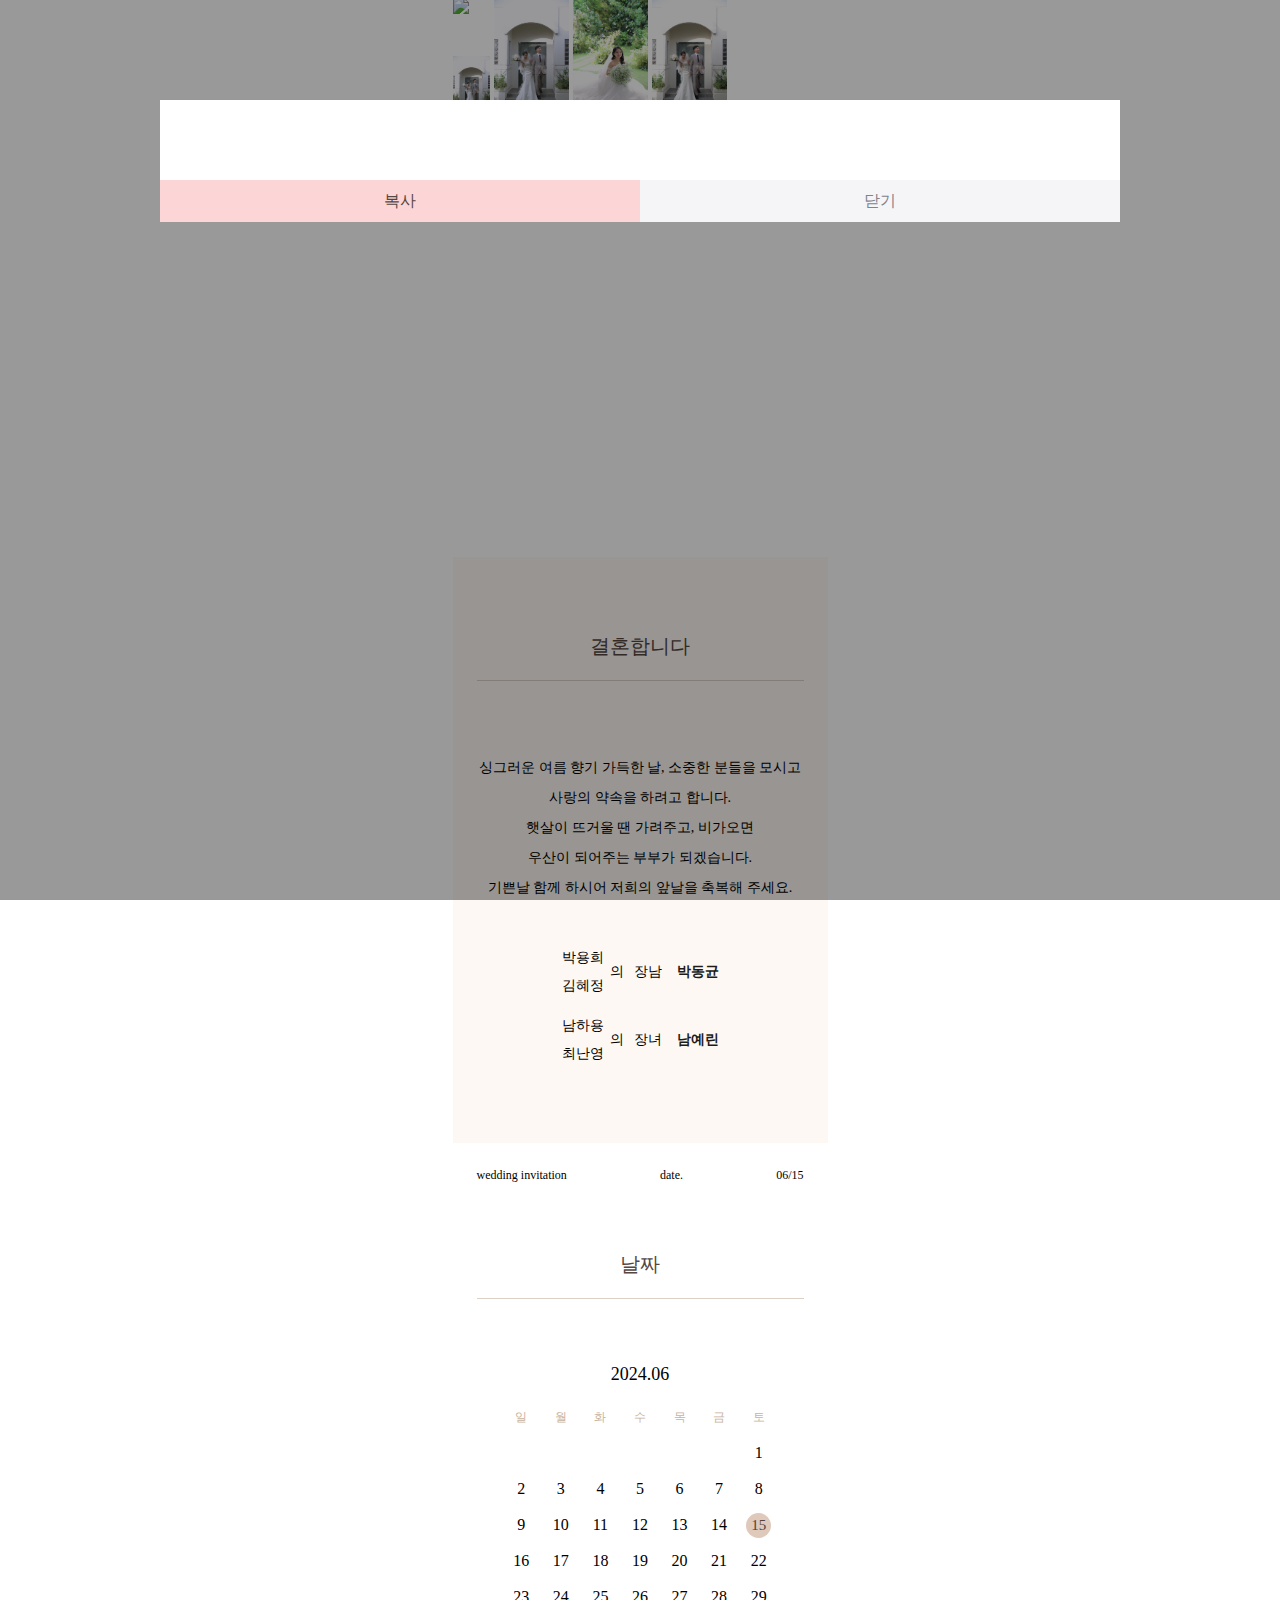
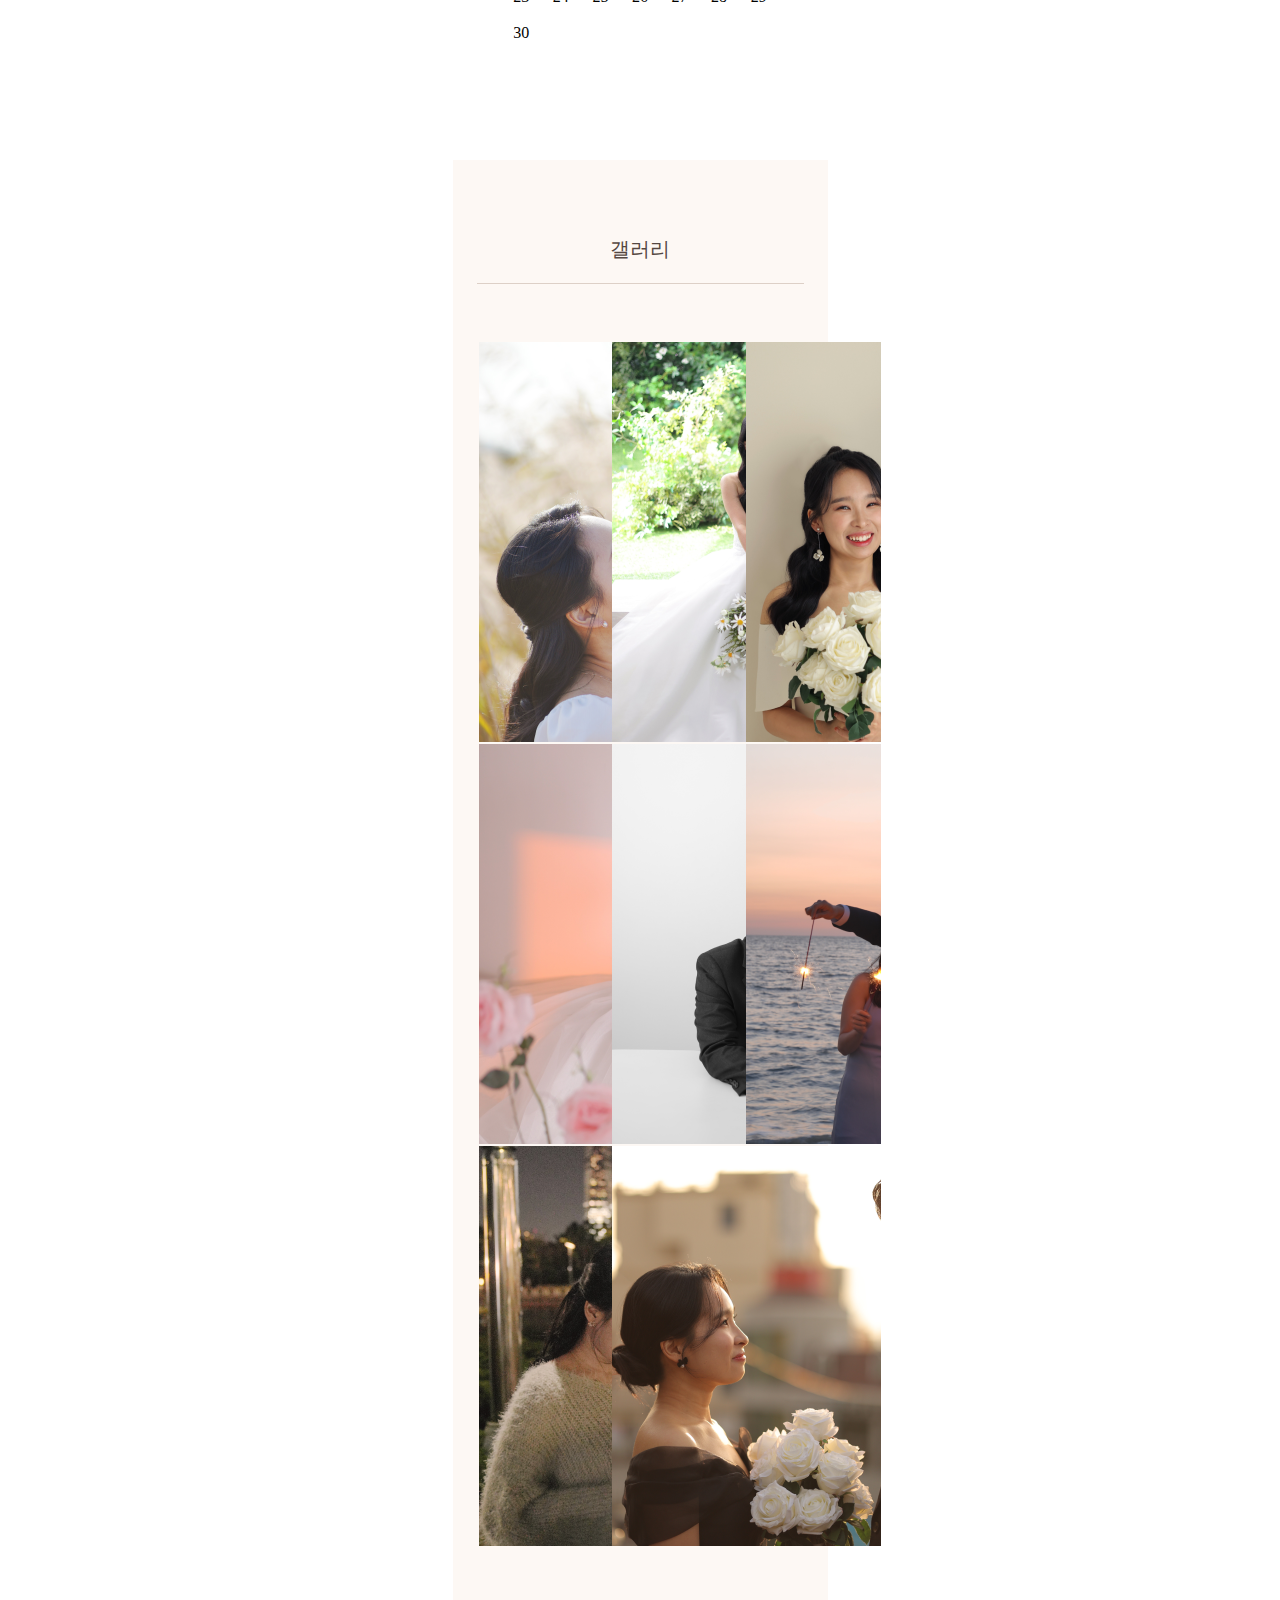
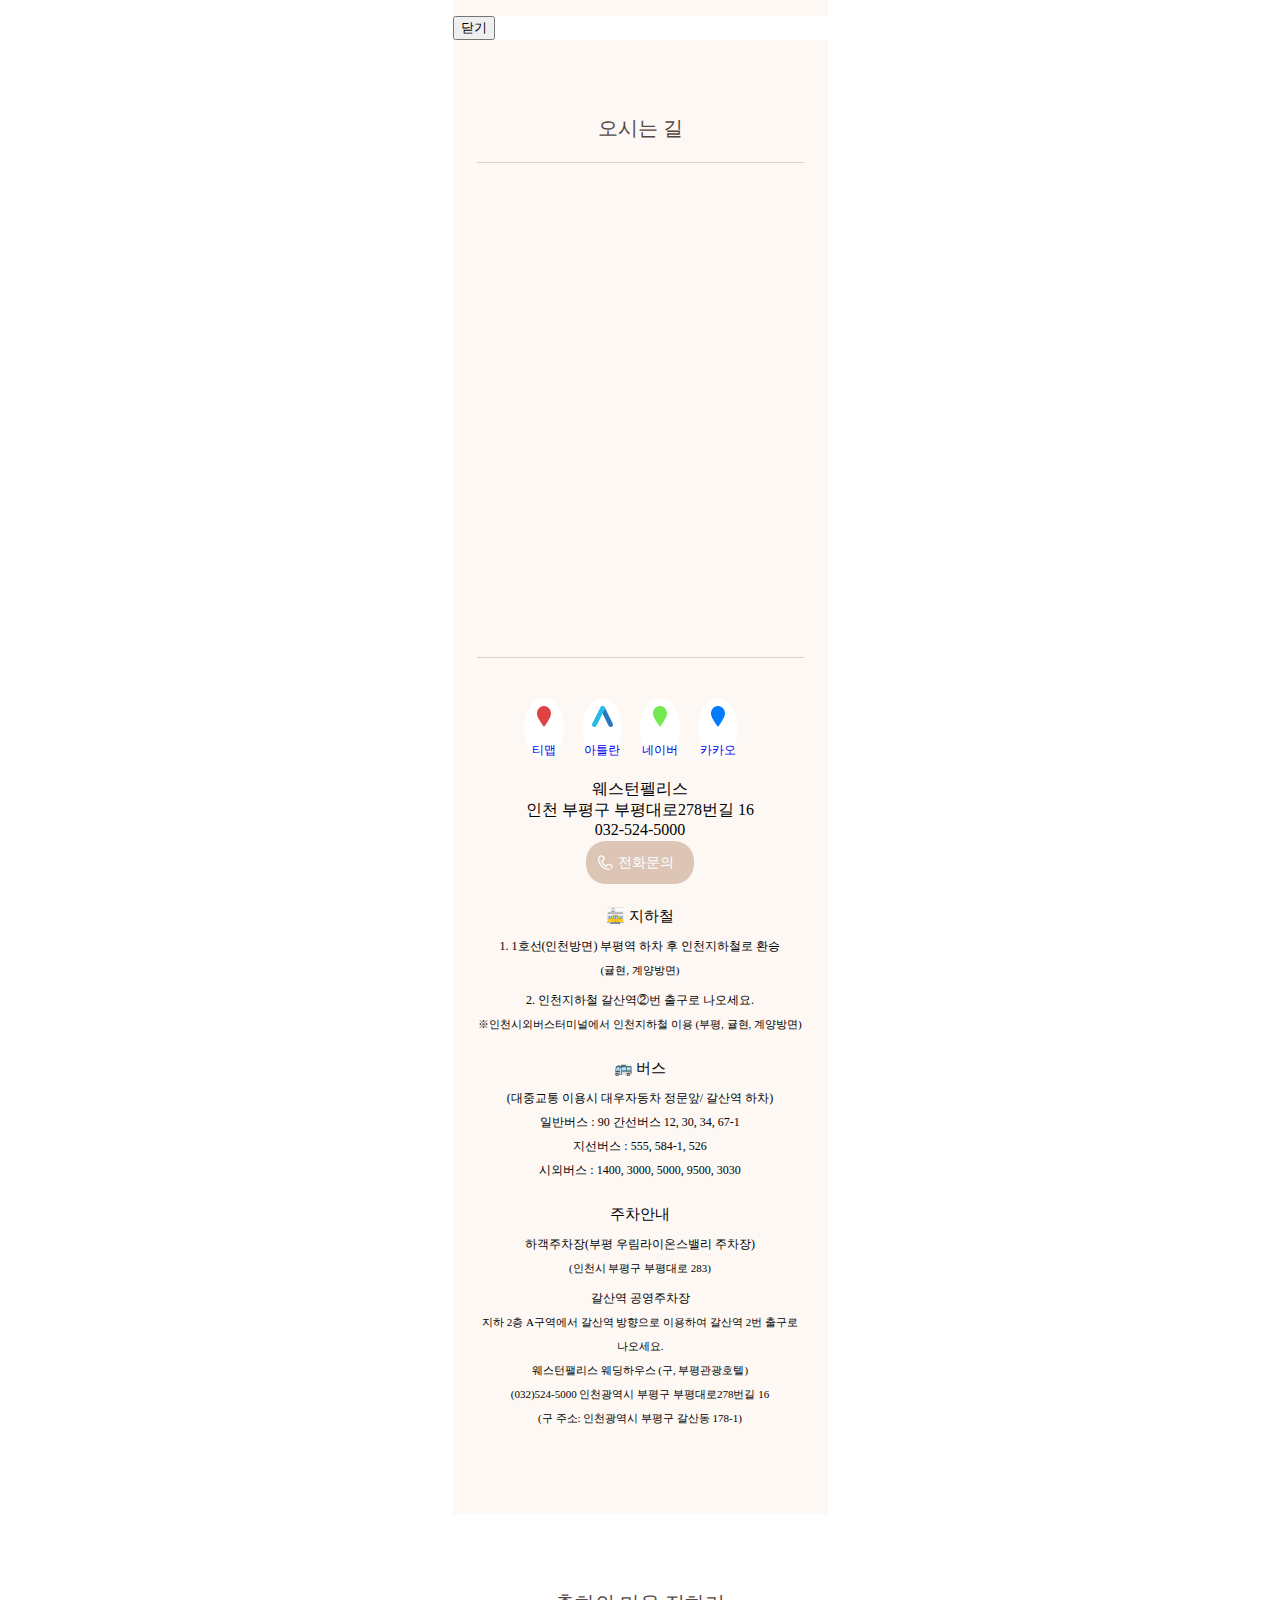
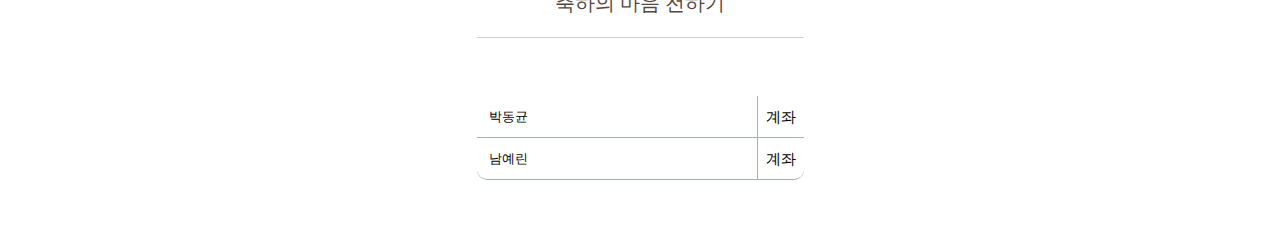
==== commit 5e0abe9f: "뽄프" ====
--- a/index copy.html
+++ b/index copy.html
@@ -1,4 +1,4 @@
-56609facc2efcd410401f8b26604557c
+
 <!DOCTYPE html>
 <html lang="ko">
 <head>
@@ -14,7 +14,7 @@
 	<script src="https://ajax.googleapis.com/ajax/libs/jquery/3.5.1/jquery.min.js"></script>
 	<script src="https://cdn.tailwindcss.com"></script>
 	<script src="./js/index.js"></script>
-	<script type="text/javascript" src="//dapi.kakao.com/v2/maps/sdk.js?appkey=d0e29c54960b51a37a1ccaf01acc124d"></script>
+	<script type="text/javascript" src="//dapi.kakao.com/v2/maps/sdk.js?appkey=56609facc2efcd410401f8b26604557c"></script>
 
 </head>
 <script>
@@ -234,38 +234,38 @@
 			<div class="map_navi_icon">
 				<div class="map_navi_button">
 					<a target="_blank"
-							onclick='$(".insbox").show();$(".inss").hide();$("#ins_tmap").show();'
-							href="https://apis.openapi.sk.com/tmap/app/routes?appKey=l7xx20401a447f994002b83f0e74e5482a2d&name=%EC%86%8C%ED%92%8D%EC%BB%A8%EB%B2%A4%EC%85%98%EC%9B%A8%EB%94%A9&lon=126.75669879243438&lat=37.50360463664355">
-							<img class="map_navi_button_img" src="/img/map_navi_button-tmap.png" />
+							href="https://tmap.life/e276651b">
+							<img class="map_navi_button_img" src="img/map_tmap.png" />
 							<br />티맵
 					</a>
 					
 				</div>
 				<div class="map_navi_button">
 						<a target="_blank" onclick="return not_for_pc()" href="http://m.atlan.co.kr/searchPlus/linkAtlan.do?shareType=kakao&coordX=126.75669879243438&coordY=37.50360463664355&title=%EC%86%8C%ED%92%8D%EC%BB%A8%EB%B2%A4%EC%85%98%EC%9B%A8%EB%94%A9&AuthKey=2b1ffc4c97acca5a359282739535a280576c02aa0cc4c89b86afca8e20bdc7e8">
-							<img class="map_navi_button_img" src="/img/map_navi_button-atlan.png" />
+							<img class="map_navi_button_img" src="img/map_atlan.png" />
 							<br />아틀란
 						</a>
 				</div>
 				<div class="map_navi_button">
-						<a href="javascript://" onclick="windowcopen('//map.naver.com/?menu=location&pinType=place&lat=37.50360463664355&lng=126.75669879243438&title=%EC%86%8C%ED%92%8D%EC%BB%A8%EB%B2%A4%EC%85%98%EC%9B%A8%EB%94%A9','','width=1156,height=720')">
-								<img src="/img/map_navi_button-naver.png" />      
+						<a href="https://naver.me/FDjfsrVz">
+								<img src="img/map_naver.png" />      
 								<br /> 네이버  
 						</a>
 				</div>
 				<div class="map_navi_button">
-						<a onclick="kakao_navi();$('.insbox').hide();"><img src="/img/map_navi_button-kakao.png" /><br/>카카오</a>
+						<a href="https://place.map.kakao.com/m/413941493"><img src="img/map_kakao.png" /><br/>카카오</a>
 				</div>
 			</div>	
-			  <div class="map_address">
+			
+			<div class="map_address">
 				<div>웨스턴펠리스</div>
 				<div>인천 부평구 부평대로278번길 16</div>
 				<div class="mat_tel_btn">032-524-5000</div>
 				<a href="tel:032-524-5000">
 				  <span class="tel_ask_btn">전화문의 </span>
 				</a>
-			  </div>
-			  <div id="map_text">
+			</div>
+			<div id="map_text">
 				<div class="map_text_row">
 					<div style="font-size:15px;">🚋 지하철</div>
 					<div style="font-size:12px;">1. 1호선(인천방면) 부평역 하차 후 인천지하철로 환승<span>(귤현, 계양방면)</span></div>
@@ -296,7 +296,7 @@
 						</div>
 						
 					</div>
-				</div>
+			</div>
 	</div>
 
 
--- a/css/main.css
+++ b/css/main.css
@@ -19,12 +19,13 @@
   #scene_slider {
     position: absolute;
     width: 100%;
+    height: 552px !important;
     z-index: -1;
     /* top: 244px; */
   }
   #skin_info {
     position: absolute;
-    top: 0px;
+    top: -2px;
     left: 0px;
     width: 100%;
     z-index: 2;
@@ -96,12 +97,20 @@
   color: #524441;
 }
 .tel_ask_btn {
+  display: inline-block;
   background-color: #dcc5b5;
-  background-image: url(./img/icon_contact_white_tel.png);
+  background-image: url('../img/white_tel.png');
   background-position: 12px center;
   background-repeat: no-repeat;
   background-size: auto 15px;
   color: #ffffff;
+  font-size: 14px;
+  line-height: 31px;
+  margin: 0;
+  margin-top: 2px;
+  padding: 6px 20px;
+  padding-left: 32px;
+  border-radius: 20px;
 }
 #photo_list_wrapper {
   overflow: hidden;
@@ -326,9 +335,11 @@
 }
 .bank_family_group_block .family_member_a:last-of-type, .bank_family_group_block .family_member_b:last-of-type {
   border-width: 1px 1px 1px 1px;
+  border-top: none;
   border-bottom-right-radius: 10px;
   border-bottom-left-radius: 10px;
   font-family: 'SeoulHangangJungL';
+  border-color: #a7adbb;
 }
 .bank_family_group_block > li {
   height: 43px;
@@ -347,21 +358,23 @@
   justify-content: space-between;
   line-height: 42px;
   padding-left: 12px;
-  font-family: 'SeoulHangangJungL';
 }
 
 .bank_txt_view_btn {
   border-left: 1px solid #a7adbb;
+ 
   cursor: pointer;
   font-size: 15px;
-  border-left: 1px solid #a7adbb;
   padding-left: 8px;
   padding-right: 8px;
 }
 /* 계좌 */
+#bank_pop_title,#bank_pop_notice,#bank_family_group_block li,#bank_family_group_block li span{ font-family:'SeoulHangangL' ;}
 #bank_pop_txt_acc {
   word-break:  keep-all;
   white-space: nowrap;
+}
+.bank_txt_view_btn {
 }
 /* #mask{ display: none;} */
 #bank_popup {
@@ -378,6 +391,7 @@
 #bank_pop_title {
   font-size: 18px;
   text-align: center;
+
 }
 #bank_pop_notice {
   margin-top: 20px;
